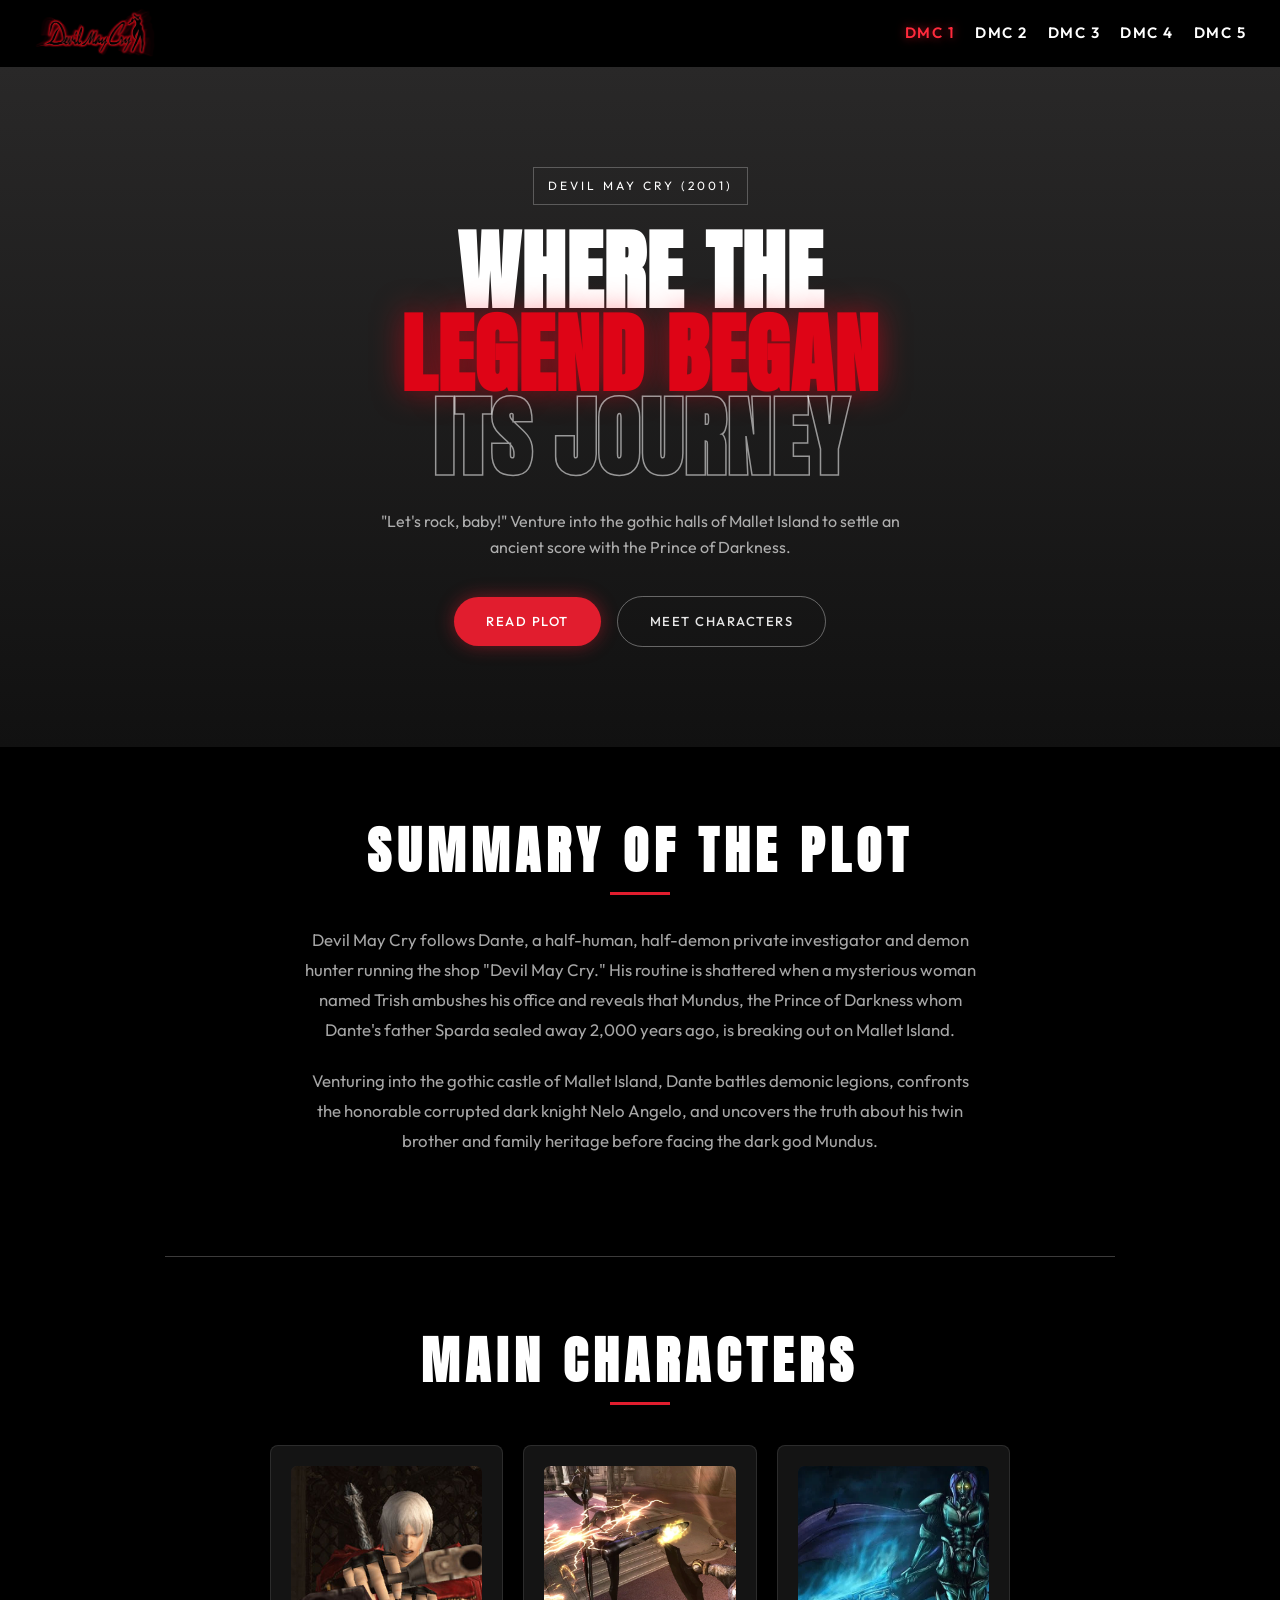
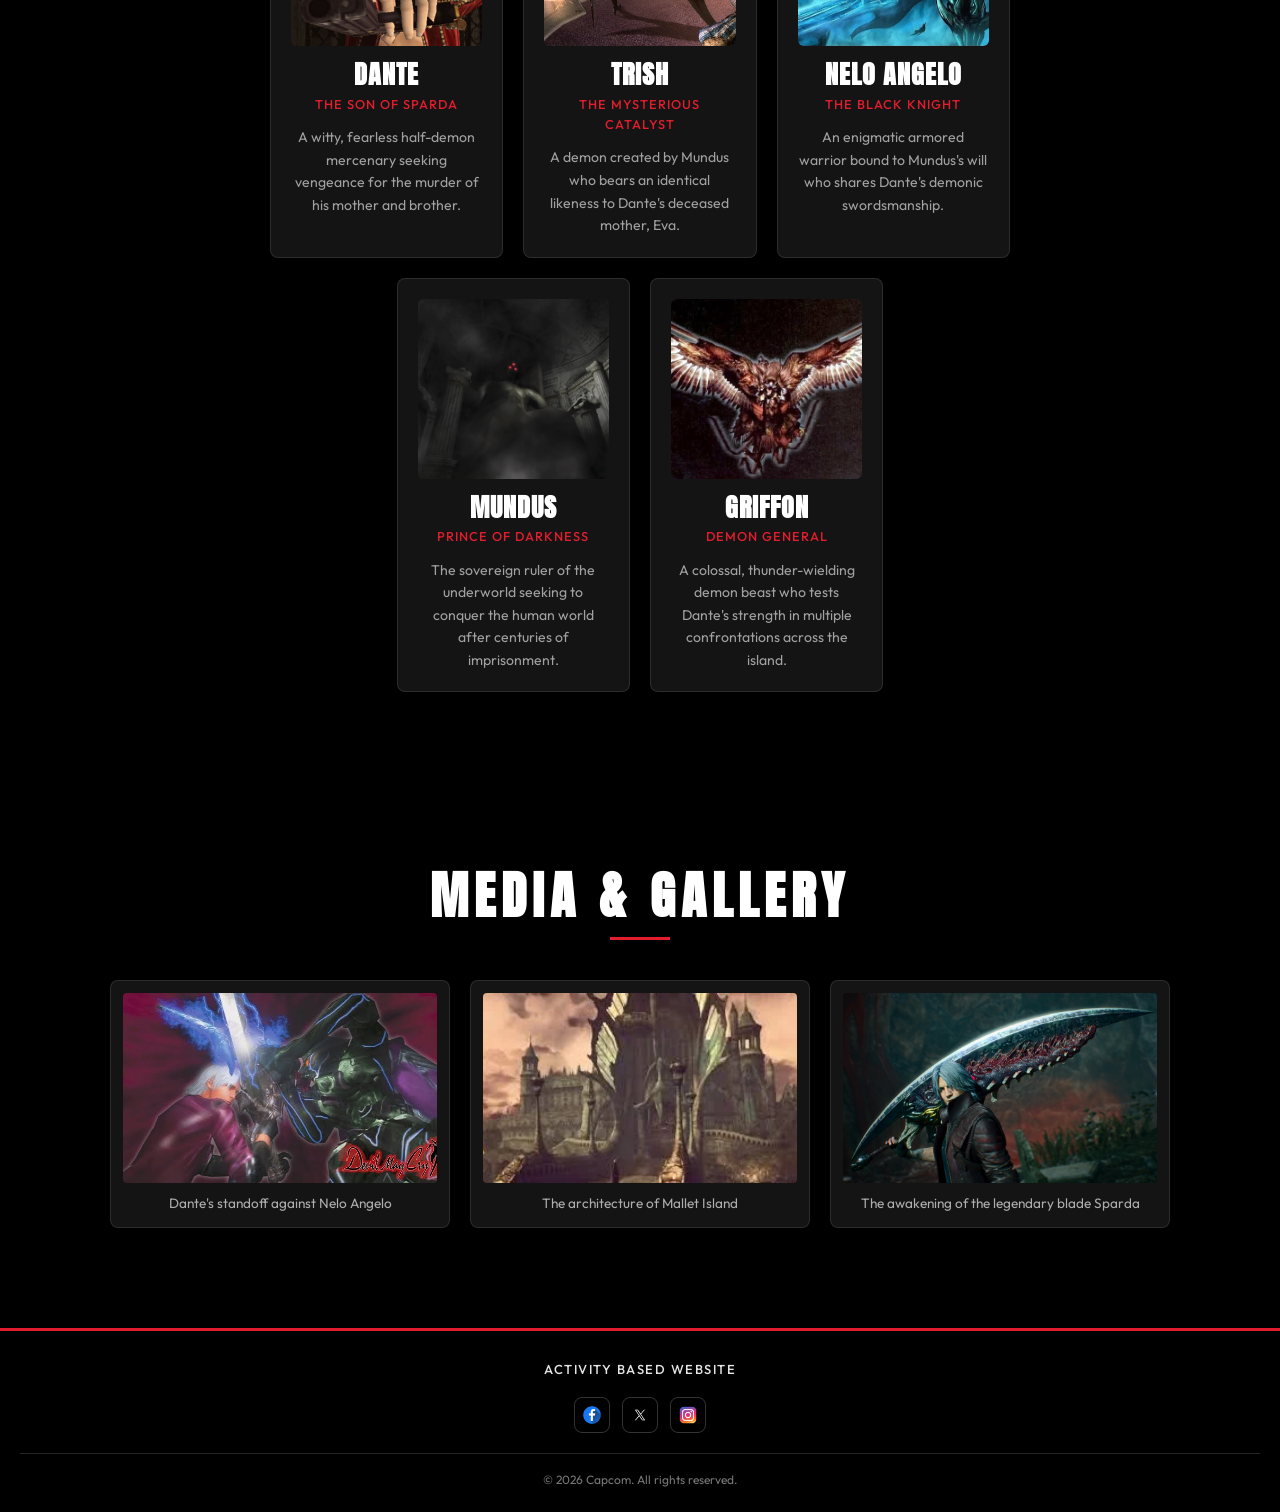
==== dmc1.html @ 2d33bb36 "Add integrated DMC 1 through 5 pages and unified styling" ====
<!DOCTYPE html>
<html lang="en">

<head>
  <meta charset="UTF-8" />
  <meta name="viewport" content="width=device-width, initial-scale=1.0" />
  <title>Devil May Cry 1</title>
  <link href="https://fonts.googleapis.com/css2?family=Anton&family=Outfit:wght@300;400;500;600;700;800&display=swap"
    rel="stylesheet" />
  <link rel="stylesheet" href="styledmc1.css" />
  <link rel="icon" type="image/png" href="images/DMC1/logo_dmc1.png" />
</head>

<body>

  <!-- 1. NAVIGATION BAR (Unified Group Structure) -->
  <div class="navbar">
    <div class="pill">
      <a href="Home.html" class="logo-link">
        <img src="images/DMC1/logo_dmc1.png" alt="Devil May Cry 1 Logo" />
      </a>
      <div class="nav-links">
        <a href="dmc1.html" class="nav-link active">DMC 1</a>
        <a href="dmc2.html" class="nav-link">DMC 2</a>
        <a href="dmc3.html" class="nav-link">DMC 3</a>
        <a href="dmc4.html" class="nav-link">DMC 4</a>
        <a href="dmc5.html" class="nav-link">DMC 5</a>
      </div>
    </div>
  </div>

  <main>
    <!-- 2. HERO SECTION -->
    <section class="hero" id="dmc1">
      <div class="kicker">Devil May Cry (2001)</div>

      <h1 class="hero-title">
        <span class="line">Where The</span>
        <span class="line red">Legend Began</span>
        <span class="line outline">Its Journey</span>
      </h1>

      <div class="tagline">
        <p>
          "Let's rock, baby!" Venture into the gothic halls of Mallet Island to settle an ancient score with the Prince
          of Darkness.
        </p>
      </div>

      <div class="hero-btns">
        <a href="#plot" class="btn btn-fill">Read Plot</a>
        <a href="#characters" class="btn btn-ghost">Meet Characters</a>
      </div>
    </section>

    <!-- 3. PLOT SUMMARY SECTION -->
    <section id="plot" class="section plot-section">
      <h2 class="section-title">Summary of the Plot</h2>
      <div class="section-content">
        <p>
          Devil May Cry follows Dante, a half-human, half-demon private investigator and demon hunter running the shop
          "Devil May Cry." His routine is shattered when a mysterious woman named Trish ambushes his office and reveals
          that Mundus, the Prince of Darkness whom Dante's father Sparda sealed away 2,000 years ago, is breaking out on
          Mallet Island.
        </p>
        <p>
          Venturing into the gothic castle of Mallet Island, Dante battles demonic legions, confronts the honorable
          corrupted dark knight Nelo Angelo, and uncovers the truth about his twin brother and family heritage before
          facing the dark god Mundus.
        </p>
      </div>
    </section>

    <hr class="section-divider" />

    <!-- 4. MAIN CHARACTERS SECTION (5 Required) -->
    <section id="characters" class="section character-section">
      <h2 class="section-title">Main Characters</h2>
      <div class="character-grid">

        <div class="character-card">
          <div class="card-img-wrapper">
            <img src="images/DMC1/dante_wielding.png" alt="Dante wielding Ebony and Ivory"
              class="responsive-img card-img" />
          </div>
          <h3>Dante</h3>
          <span class="char-role">The Son of Sparda</span>
          <p>
            A witty, fearless half-demon mercenary seeking vengeance for the murder of his mother and brother.
          </p>
        </div>

        <div class="character-card">
          <div class="card-img-wrapper">
            <img src="images/DMC1/Trish_fighting.png" alt="Trish holding lightning bolts"
              class="responsive-img card-img" />
          </div>
          <h3>Trish</h3>
          <span class="char-role">The Mysterious Catalyst</span>
          <p>
            A demon created by Mundus who bears an identical likeness to Dante's deceased mother, Eva.
          </p>
        </div>

        <div class="character-card">
          <div class="card-img-wrapper">
            <img src="images/DMC1/neloangelo_armor.png" alt="Nelo Angelo in heavy blue armor"
              class="responsive-img card-img" />
          </div>
          <h3>Nelo Angelo</h3>
          <span class="char-role">The Black Knight</span>
          <p>
            An enigmatic armored warrior bound to Mundus's will who shares Dante's demonic swordsmanship.
          </p>
        </div>

        <div class="character-card">
          <div class="card-img-wrapper">
            <img src="images/DMC1/emperomundus_throne.png" alt="Emperor Mundus seated on a throne"
              class="responsive-img card-img" />
          </div>
          <h3>Mundus</h3>
          <span class="char-role">Prince of Darkness</span>
          <p>
            The sovereign ruler of the underworld seeking to conquer the human world after centuries of imprisonment.
          </p>
        </div>

        <div class="character-card">
          <div class="card-img-wrapper">
            <img src="images/DMC1/Griffon_bird.png" alt="Griffon the giant demon bird"
              class="responsive-img card-img" />
          </div>
          <h3>Griffon</h3>
          <span class="char-role">Demon General</span>
          <p>
            A colossal, thunder-wielding demon beast who tests Dante's strength in multiple confrontations across the
            island.
          </p>
        </div>

      </div>
    </section>

    <!-- 5. MEDIA & GALLERY SECTION -->
    <section id="media" class="section media-section">
      <h2 class="section-title">Media &amp; Gallery</h2>
      <div class="media-grid">
        <div class="media-card">
          <div class="media-img-wrapper">
            <img src="images/DMC1/dante_nelo_fight.png" alt="Dante confronting Nelo Angelo"
              class="responsive-img media-img" />
          </div>
          <p class="media-caption">Dante's standoff against Nelo Angelo</p>
        </div>

        <div class="media-card">
          <div class="media-img-wrapper">
            <img src="images/DMC1/malletisland_exterior.png" alt="Mallet Island gothic castle exterior"
              class="responsive-img media-img" />
          </div>
          <p class="media-caption">The architecture of Mallet Island</p>
        </div>

        <div class="media-card">
          <div class="media-img-wrapper">
            <img src="images/DMC1/sparda_sword.png" alt="Sparda sword awakening" class="responsive-img media-img" />
          </div>
          <p class="media-caption">The awakening of the legendary blade Sparda</p>
        </div>
      </div>
    </section>
  </main>

  <!-- 6. FOOTER (Unified Group Structure) -->
  <div class="footer">
    <div class="footer-links">
      <a href="Home.html">Activity Based Website</a>
    </div>

    <div class="footer-social">
      <a href="https://www.facebook.com/devilmaycry" target="_blank" rel="noopener noreferrer">
        <img src="images/DMC1/facebook_logo.png" alt="Facebook icon" />
      </a>
      <a href="https://x.com/DevilMayCry?lang=en" target="_blank" rel="noopener noreferrer">
        <img src="images/DMC1/twitter_logo.png" alt="Twitter icon" />
      </a>
      <a href="https://www.instagram.com/devilmaycrygame/" target="_blank" rel="noopener noreferrer">
        <img src="images/DMC1/instagram_logo.png" alt="Instagram icon" />
      </a>
    </div>

    <div class="footer-content">
      <p>© 2026 Capcom. All rights reserved.</p>
    </div>
  </div>

</body>

</html>
---- styledmc1.css ----
* {
  box-sizing: border-box;
  margin: 0;
  padding: 0;
}

html {
  scroll-behavior: smooth;
}

body {
  background-color: #000;
  color: #e5e5e5;
  font-family: 'Outfit', sans-serif;
  font-weight: 400;
  line-height: 1.6;
}

/* Global Responsive Images */
img,
.responsive-img {
  max-width: 100%;
  height: auto;
  display: block;
}

/* Navigation Bar */
.navbar {
  width: 100%;
  background: #000000;
  position: sticky;
  top: 0;
  left: 0;
  z-index: 1000;
}

.pill {
  display: flex;
  align-items: center;
  justify-content: space-between;
  gap: 26px;
  /* spacing between logo and links */
  padding: 6px 24px 6px 10px;
  /* extra padding on right since logo has its own */
  background: black;
  width: 100%;
}

.logo-link img {
  width: 130px;
  display: block;
  position: relative;
  left: 20px;
}

.logo-circle {
  width: 40px;
  height: 40px;
  background: #000;
  border-radius: 50%;
  display: flex;
  align-items: center;
  justify-content: center;
}

.logo-circle img {
  width: 20px;
  height: 20px;
}

.nav-links {
  display: flex;
  align-items: center;
}

.nav-link {
  text-decoration: none;
  font-family: 'Outfit', sans-serif;
  font-size: 13px;
  font-weight: 500;
  letter-spacing: 1.5px;
  text-transform: uppercase;
  color: #e5e5e5;
  padding: 10px;
  line-height: 1.5;
  transition: all 0.3s cubic-bezier(0.25, 0.46, 0.45, 0.94);
}

.nav-link:hover,
.nav-link.active {
  color: #ff2a3c;
  text-shadow: 0 0 10px rgba(225, 29, 46, 0.7);
}

.pill a {
  text-decoration: none;
  color: white;
  font-weight: 600;
  font-size: 15px;
}

/* Hero Section */
.hero {
  padding: 100px 20px;
  color: #fff;
  background: linear-gradient(to bottom, #292828 0%, #111 100%);
  text-align: center;
  display: flex;
  flex-direction: column;
  align-items: center;
  justify-content: center;
}

.kicker {
  display: inline-block;
  font-family: 'Outfit', sans-serif;
  font-size: 12px;
  letter-spacing: 3px;
  text-transform: uppercase;
  padding: 8px 14px;
  border: 1px solid rgba(255, 255, 255, 0.25);
  margin-bottom: 24px;
}

.hero-title {
  font-family: 'Anton', sans-serif;
  font-size: clamp(52px, 6.9vw, 110px);
  line-height: 0.95;
  text-transform: uppercase;
  letter-spacing: 1px;
  margin: 0 0 28px;
  text-align: center;
  width: 100%;
}

.hero-title .line {
  display: block;
  text-align: center;
}

.red {
  color: #de0416;
  text-shadow: 0 0 30px rgba(255, 3, 24, 0.5);
}

.outline {
  color: transparent;
  -webkit-text-stroke: 1.5px rgba(255, 255, 255, 0.55);
}

.tagline {
  max-width: 520px;
  font-family: 'Outfit', sans-serif;
  font-size: 16px;
  line-height: 26px;
  color: rgba(255, 255, 255, 0.65);
  margin: 0 auto 36px auto;
  text-align: center;
}

.hero-btns {
  display: flex;
  justify-content: center;
  align-items: center;
  gap: 16px;
}

.btn {
  font-family: 'Outfit', sans-serif;
  font-size: 13px;
  font-weight: 500;
  letter-spacing: 1.5px;
  text-transform: uppercase;
  text-decoration: none;
  padding: 14px 32px;
  border-radius: 9999px;
  transition: all 0.3s cubic-bezier(0.25, 0.46, 0.45, 0.94);
  display: inline-block;
}

.btn-fill {
  background: #e11d2e;
  color: #fff;
  box-shadow: 0 0 18px rgba(225, 29, 46, 0.45);
}

.btn-fill:hover {
  box-shadow: 0 0 30px rgba(225, 29, 46, 0.75);
  transform: translateY(-2px);
}

.btn-ghost {
  border: 1px solid rgba(255, 255, 255, 0.35);
  color: #e5e5e5;
}

.btn-ghost:hover {
  border-color: #ff2a3c;
  color: #ff2a3c;
}

/* Sections General */
.section {
  padding: 80px 20px;
  max-width: 1100px;
  margin: 0 auto;
}

.section-title {
  font-family: 'Anton', sans-serif;
  font-size: 3.2rem;
  line-height: 0.95;
  text-transform: uppercase;
  letter-spacing: 6px;
  text-align: center;
  margin-bottom: 30px;
  color: #fff;
}

.section-title::after {
  content: "";
  display: block;
  width: 60px;
  height: 3px;
  background-color: #e11d2e;
  margin: 16px auto 0;
}

/* Plot Section */
.plot-section {
  background: #000;
  max-width: 100%;
  padding: 80px 10%;
}

.section-divider {
  width: 950px;
  max-width: calc(100% - 40px);
  height: 1px;
  margin: 0 auto;
  border: 0;
  background: rgba(240, 233, 233, 0.25);
}

.section-content {
  max-width: 680px;
  margin: 0 auto;
  font-family: 'Outfit', sans-serif;
  font-size: 1.05rem;
  line-height: 1.8;
  color: rgba(255, 255, 255, 0.65);
  text-align: center;
}

.section-content p {
  margin-bottom: 20px;
}

/* Character Section (6-Column Grid Layout) */
.character-section {
  max-width: 100%;
  background: #000;
}

.character-grid {
  display: grid;
  grid-template-columns: repeat(6, 1fr);
  gap: 20px;
  max-width: 780px;
  margin: 40px auto 0;
  padding: 0 20px 20px;
}

.character-card {
  grid-column: span 2;
  background: #141414;
  border: 1px solid rgba(255, 255, 255, 0.1);
  border-radius: 8px;
  padding: 20px;
  text-align: center;
  transition: transform 0.3s ease, border-color 0.3s ease;
}

.character-card:hover {
  transform: translateY(-5px);
  border-color: #e11d2e;
}

/* Centers card 4 and 5 beneath the first 3 */
.character-card:nth-child(4) {
  grid-column: 2 / span 2;
}

.character-card:nth-child(5) {
  grid-column: 4 / span 2;
}

.card-img-wrapper {
  width: 100%;
  height: 180px;
  border-radius: 6px;
  overflow: hidden;
  margin-bottom: 16px;
  background: #222;
}

.card-img {
  width: 100%;
  height: 100%;
  object-fit: cover;
  object-position: center top;
}

.character-card h3 {
  font-family: 'Anton', sans-serif;
  font-size: 1.6rem;
  line-height: 1;
  text-transform: uppercase;
  letter-spacing: 1px;
  color: #fff;
  margin-bottom: 6px;
}

.char-role {
  display: block;
  font-family: 'Outfit', sans-serif;
  font-size: 0.8rem;
  font-weight: 500;
  color: #e11d2e;
  text-transform: uppercase;
  letter-spacing: 1px;
  margin-bottom: 12px;
}

.character-card p {
  font-family: 'Outfit', sans-serif;
  font-size: 0.88rem;
  color: rgba(255, 255, 255, 0.6);
  line-height: 1.6;
}

/* Media Section */
.media-section {
  max-width: 100%;
  background: #000;
}

.media-grid {
  display: grid;
  grid-template-columns: repeat(auto-fit, minmax(280px, 1fr));
  gap: 20px;
  max-width: 1100px;
  margin: 40px auto 0;
  padding: 0 20px 20px;
}

.media-card {
  background: #141414;
  border: 1px solid rgba(255, 255, 255, 0.1);
  border-radius: 8px;
  overflow: hidden;
  padding: 12px;
}

.media-img-wrapper {
  width: 100%;
  height: 190px;
  border-radius: 4px;
  overflow: hidden;
  background: #222;
}

.media-img {
  width: 100%;
  height: 100%;
  object-fit: cover;
  object-position: center;
  transition: transform 0.3s ease;
}

.media-card:hover .media-img {
  transform: scale(1.04);
}

.media-caption {
  font-family: 'Outfit', sans-serif;
  font-size: 0.85rem;
  color: rgba(255, 255, 255, 0.65);
  margin-top: 10px;
  text-align: center;
}

/* Footer Section */
.footer {
  background: #000;
  border-top: 3px solid #e11d2e;
  color: #e5e5e5;
  text-align: center;
  padding: 28px 20px 20px;
  position: relative;
  bottom: 0;
  left: 0;
  width: 100%;
  z-index: 100;
}

.footer-links {
  display: flex;
  justify-content: center;
  flex-wrap: wrap;
  gap: 20px;
}

.footer-links a {
  font-family: 'Outfit', sans-serif;
  font-size: 13px;
  font-weight: 500;
  letter-spacing: 1.5px;
  text-transform: uppercase;
  color: #e5e5e5;
  text-decoration: none;
  transition: all 0.3s cubic-bezier(0.25, 0.46, 0.45, 0.94);
}

.footer-links a:hover {
  color: #ff2a3c;
  text-shadow: 0 0 10px rgba(225, 29, 46, 0.7);
}

.footer-social {
  display: flex;
  justify-content: center;
  gap: 12px;
  margin-top: 18px;
}

.footer-social a {
  width: 36px;
  height: 36px;
  border: 1px solid rgba(255, 255, 255, 0.2);
  border-radius: 8px;
  display: flex;
  align-items: center;
  justify-content: center;
  transition: all 0.25s ease;
}

.footer-social img {
  width: 18px;
  height: 18px;
  object-fit: contain;
  display: block;
}

.footer-social a:hover {
  border-color: #e11d2e;
  transform: translateY(-2px);
}

.footer-content {
  margin-top: 20px;
  padding-top: 14px;
  border-top: 1px solid rgba(255, 255, 255, 0.15);
  font-family: 'Outfit', sans-serif;
  font-size: 12px;
  color: #777;
}

.footer-content p {
  margin: 2px 0;
}

/* Responsive Adjustments */
@media (max-width: 600px) {
  .pill {
    flex-direction: column;
    padding: 12px 10px;
    gap: 12px;
  }

  .logo-link img {
    left: 0;
  }

  .nav-links {
    flex-wrap: wrap;
    justify-content: center;
  }

  .character-grid {
    grid-template-columns: repeat(2, minmax(0, 1fr));
  }

  .character-card,
  .character-card:nth-child(4),
  .character-card:nth-child(5) {
    grid-column: span 1;
  }
}
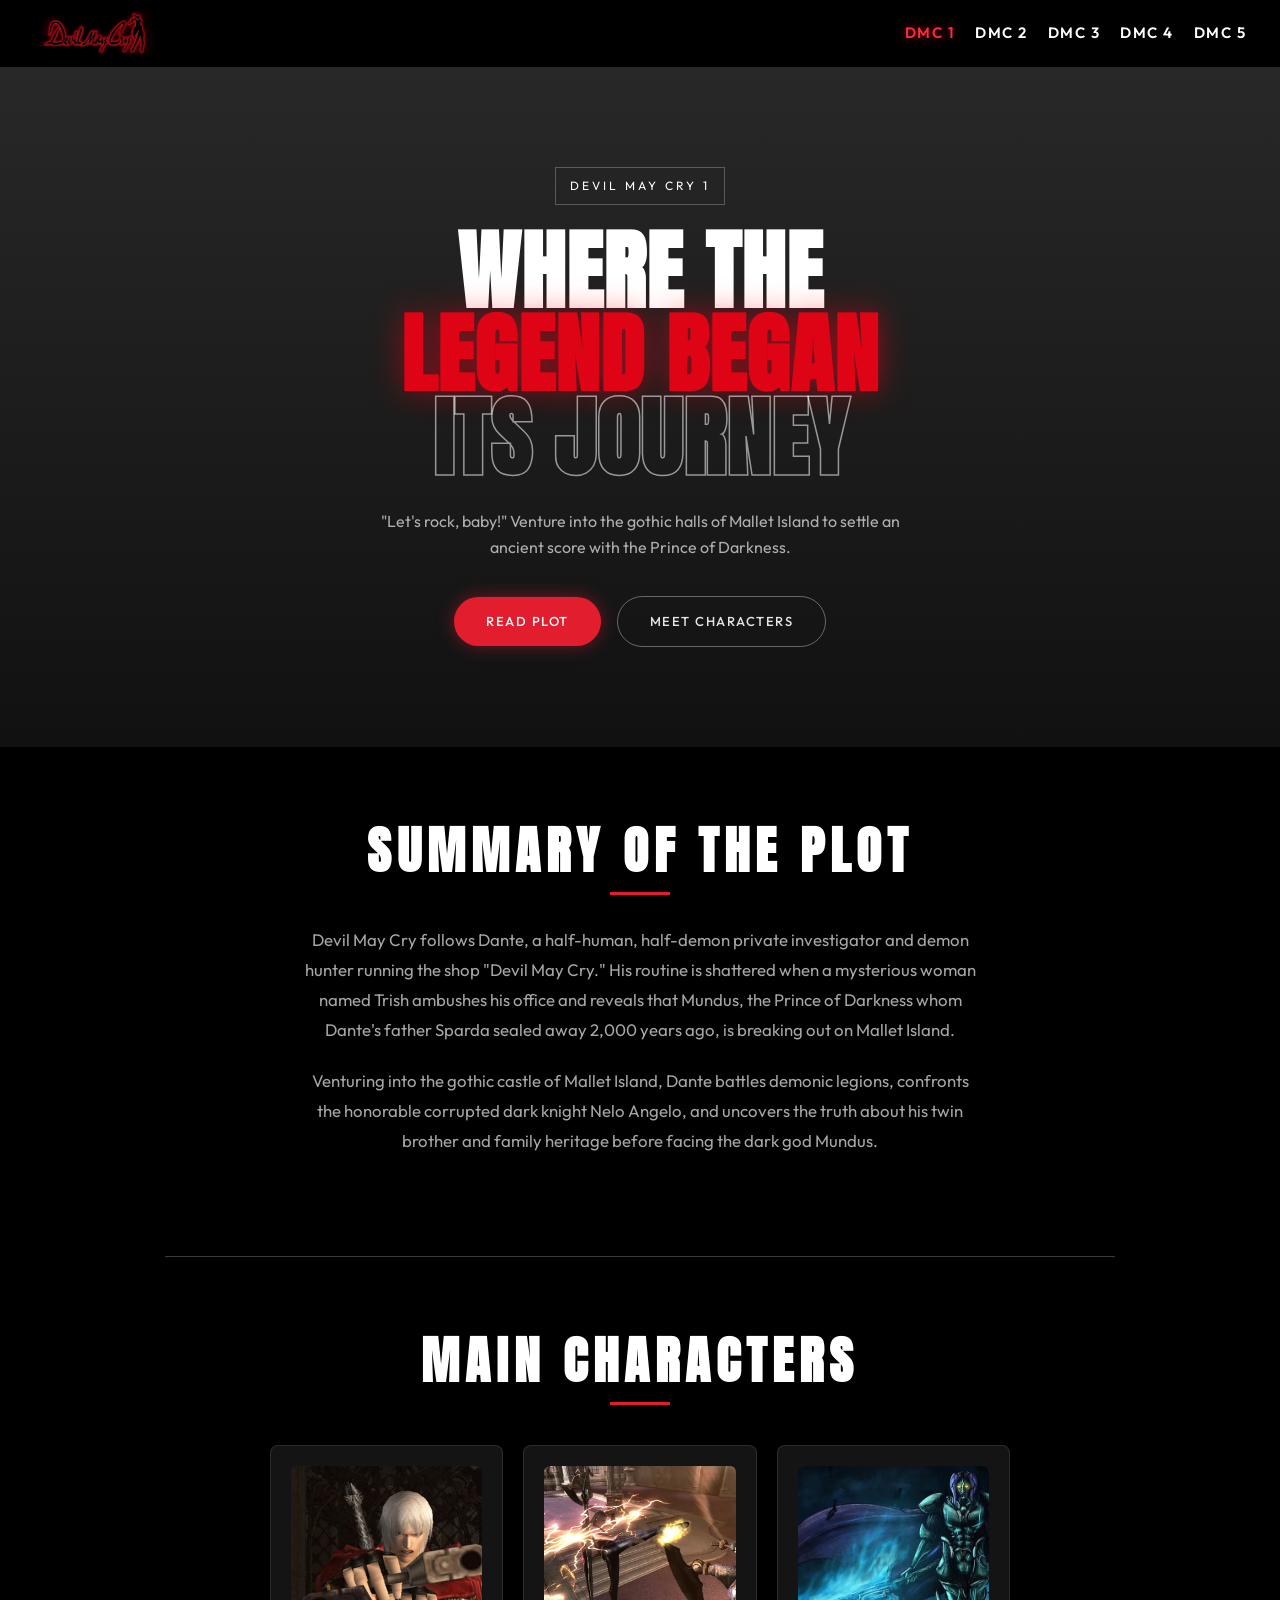
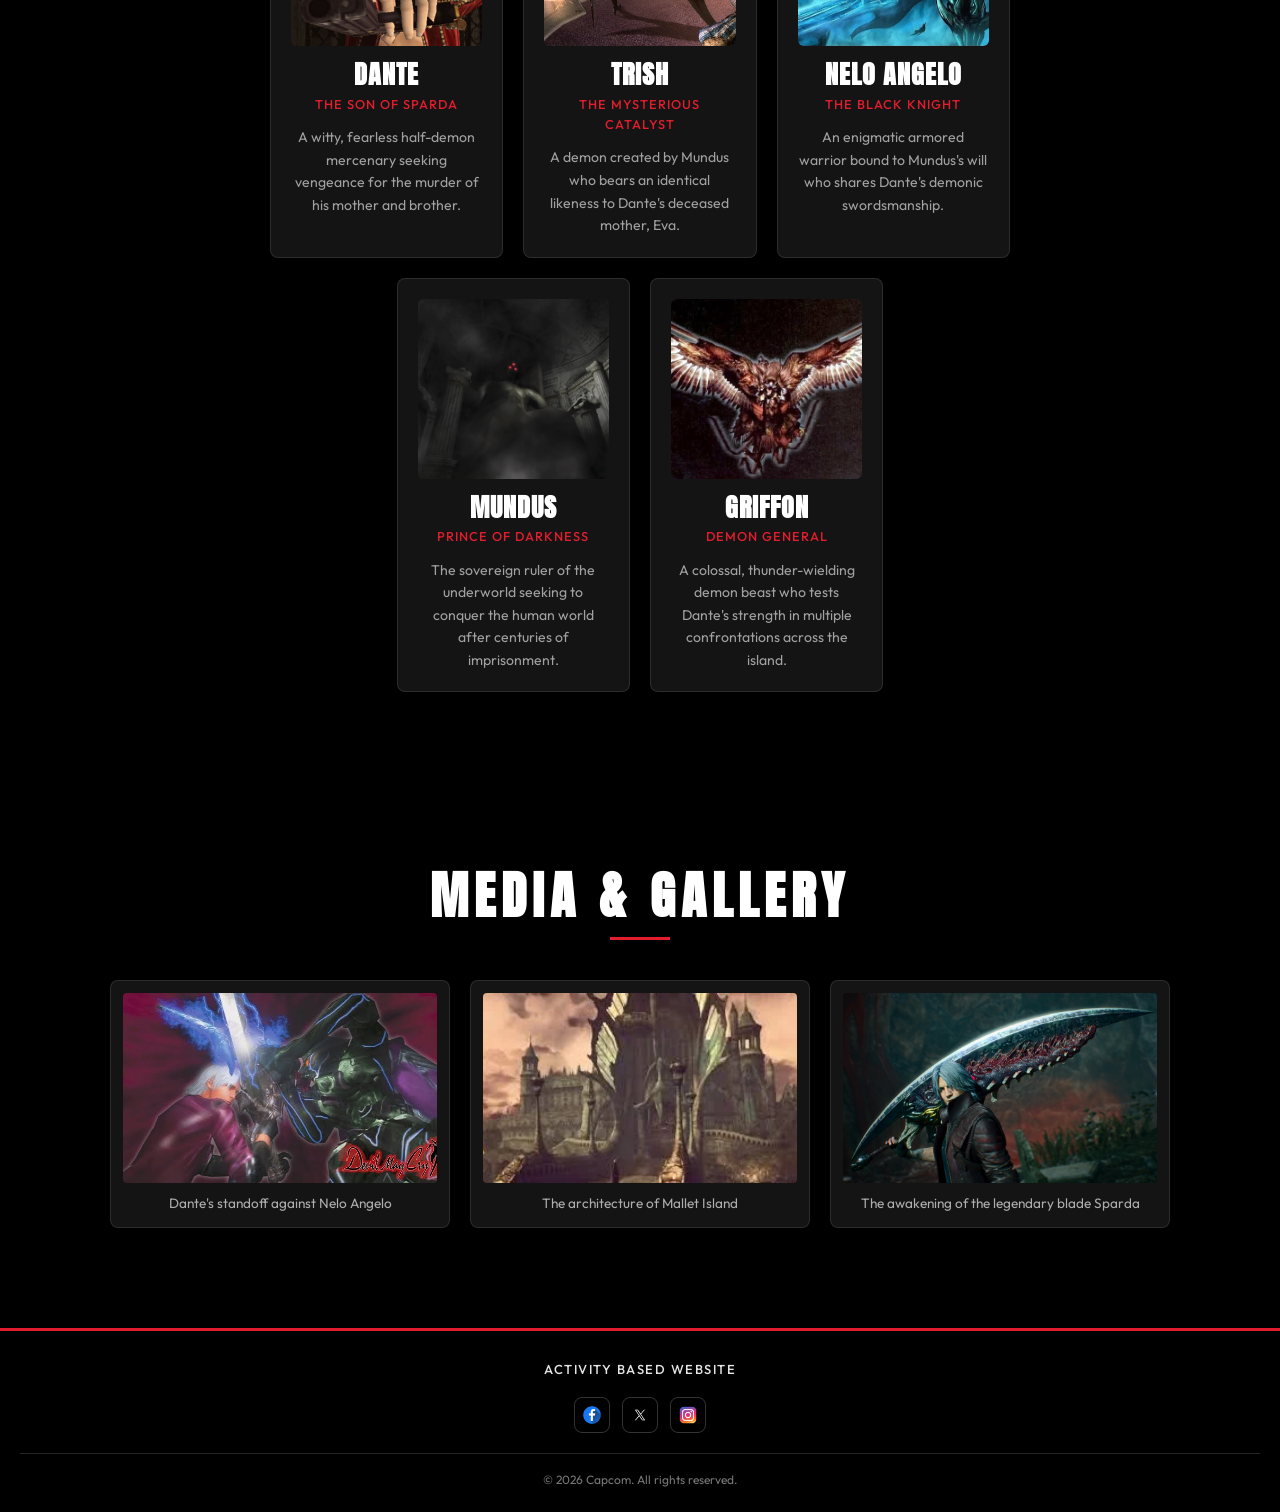
==== commit a946d996: "Added Khen's and modified something ;)" ====
--- a/dmc1.html
+++ b/dmc1.html
@@ -32,7 +32,7 @@
   <main>
     <!-- 2. HERO SECTION -->
     <section class="hero" id="dmc1">
-      <div class="kicker">Devil May Cry (2001)</div>
+      <div class="kicker">Devil May Cry 1</div>
 
       <h1 class="hero-title">
         <span class="line">Where The</span>
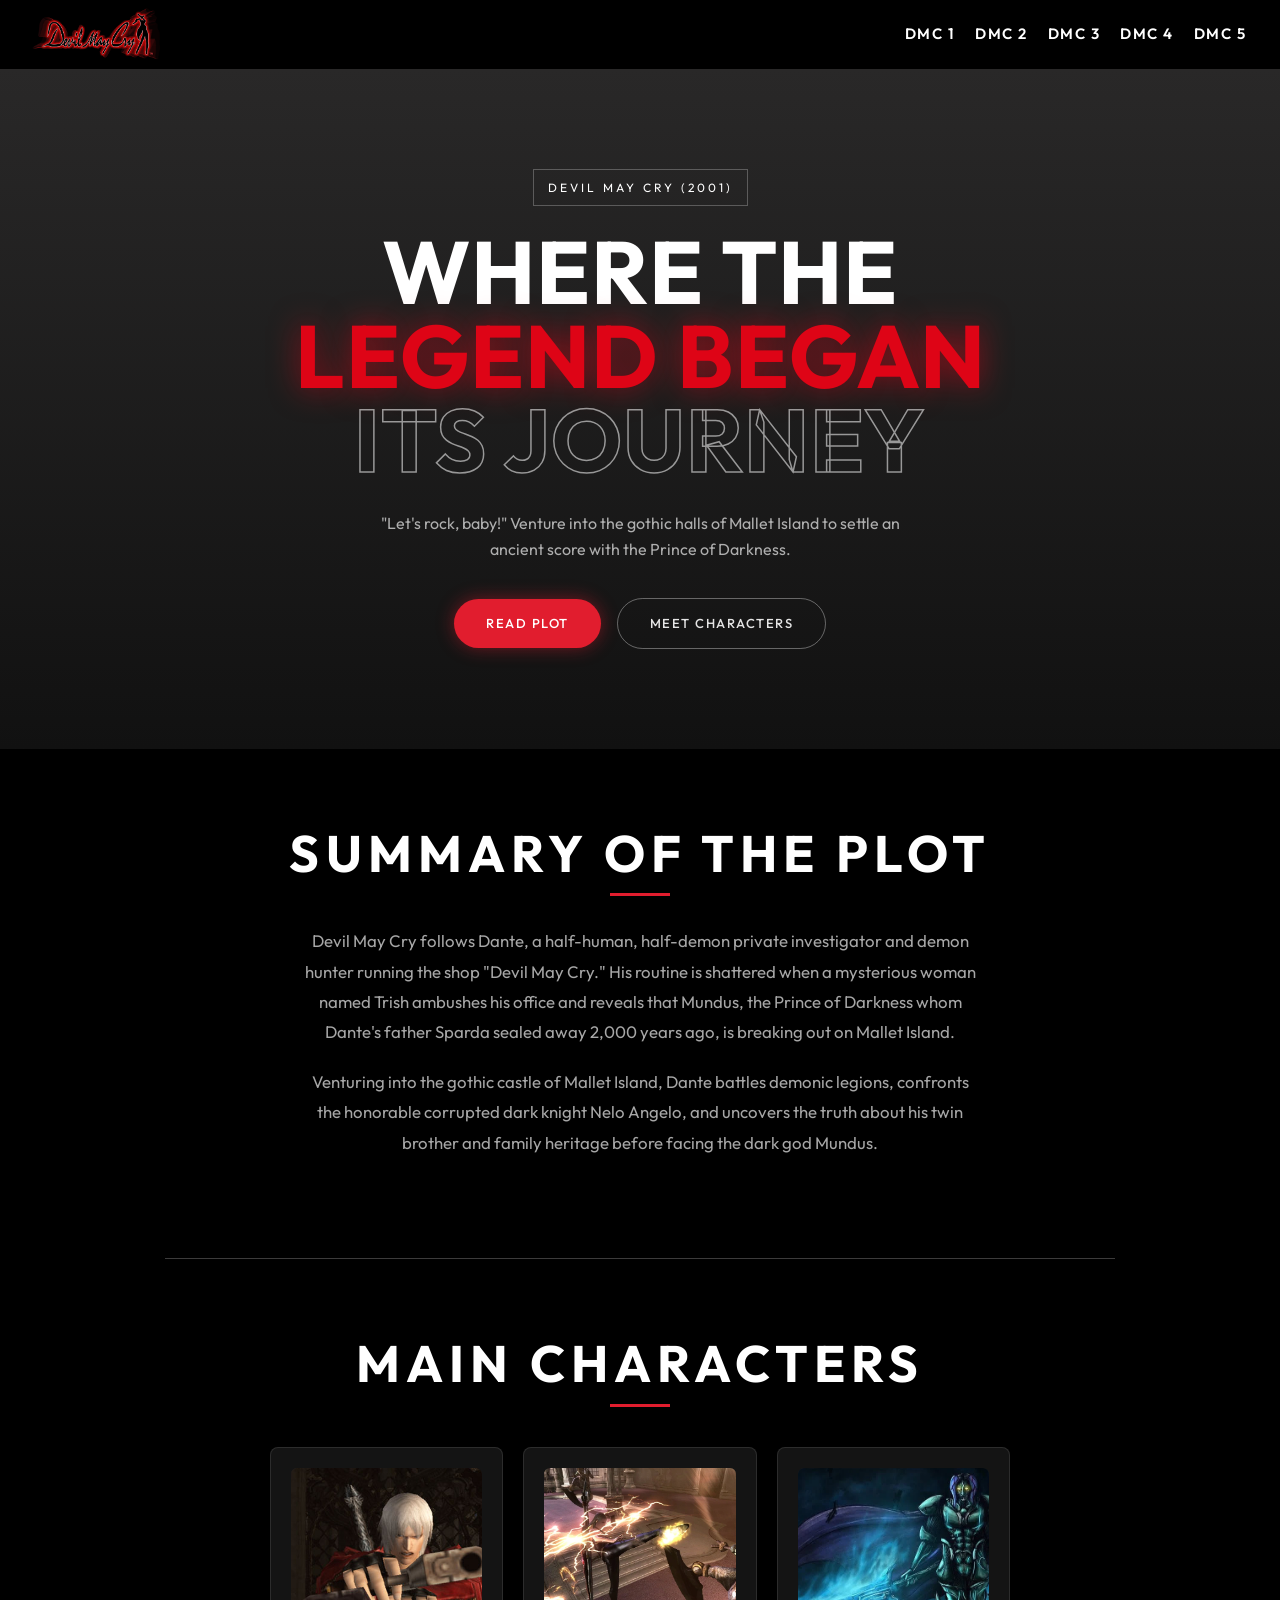
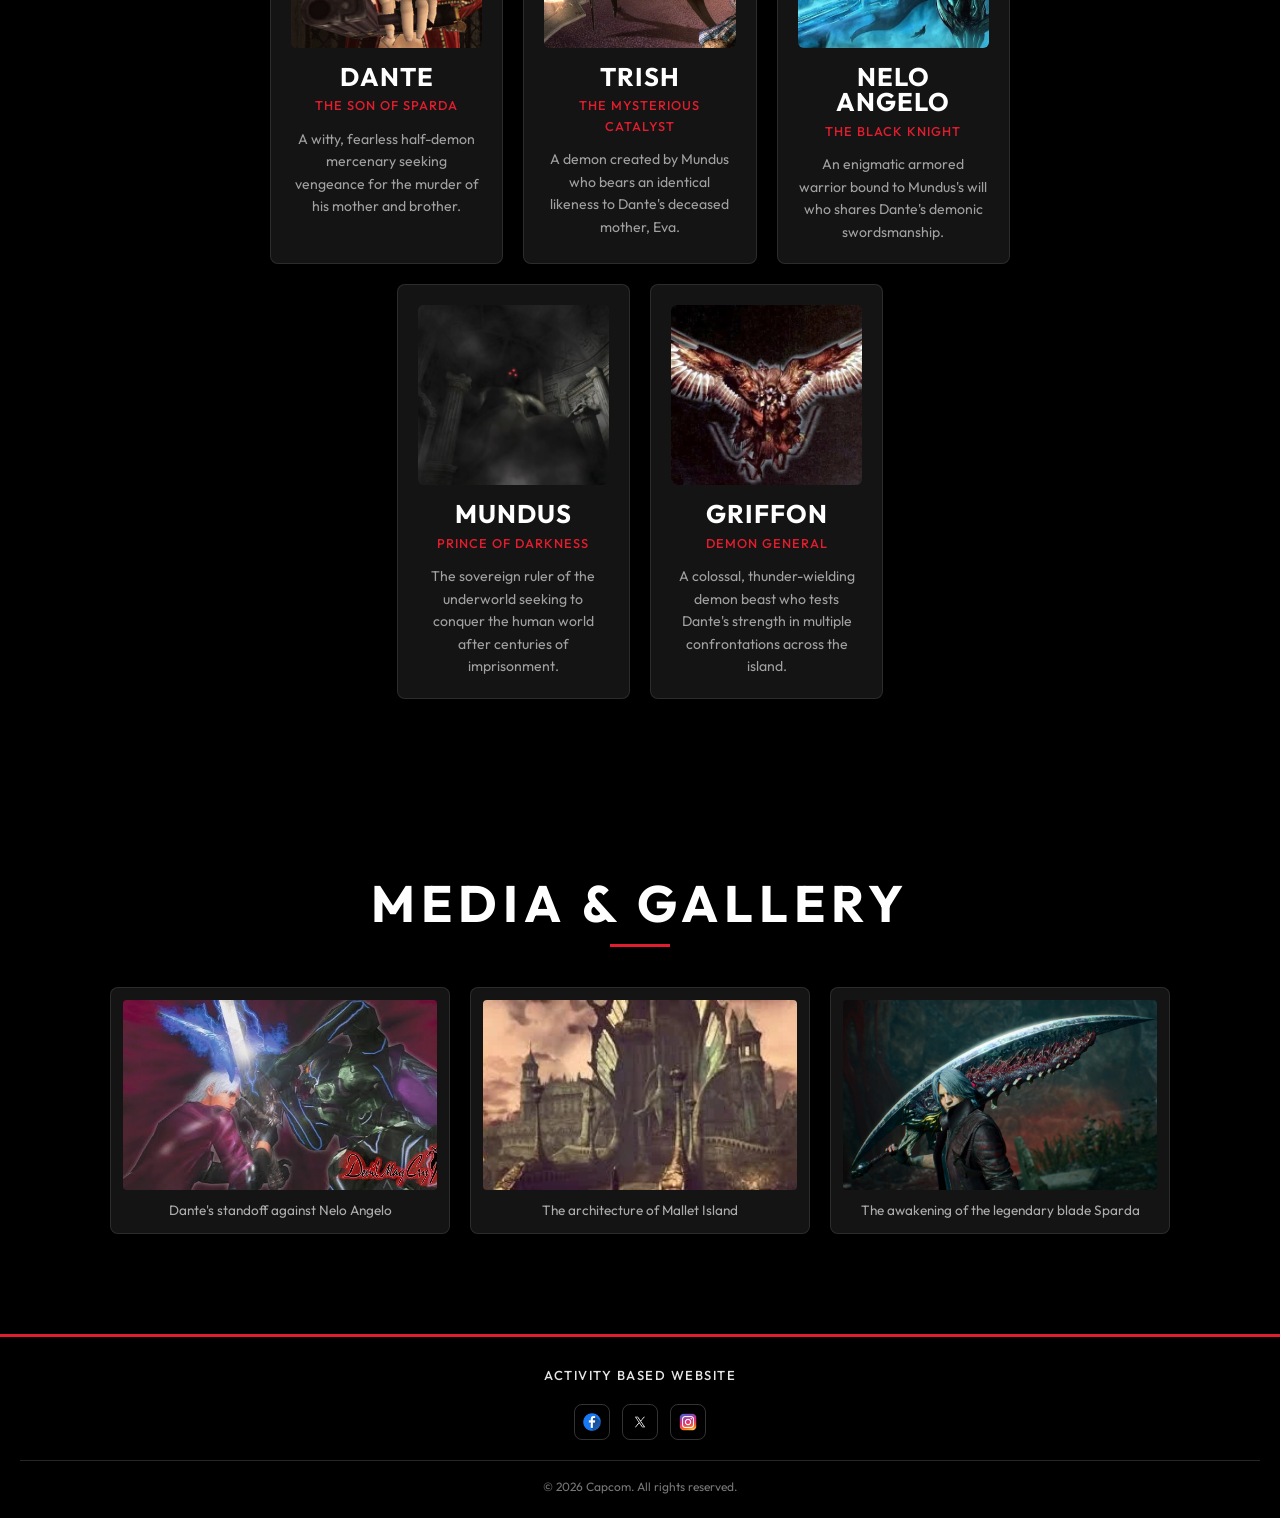
==== commit 7a833e23: "Updated to Final Structure" ====
--- a/dmc1.html
+++ b/dmc1.html
@@ -5,10 +5,10 @@
   <meta charset="UTF-8" />
   <meta name="viewport" content="width=device-width, initial-scale=1.0" />
   <title>Devil May Cry 1</title>
-  <link href="https://fonts.googleapis.com/css2?family=Anton&family=Outfit:wght@300;400;500;600;700;800&display=swap"
+  <link href="https://fonts.googleapis.com/css2?family=Outfit:wght@300;400;500;600;700;800&display=swap"
     rel="stylesheet" />
   <link rel="stylesheet" href="styledmc1.css" />
-  <link rel="icon" type="image/png" href="images/DMC1/logo_dmc1.png" />
+  <link rel="icon" type="image/png" href="images/Homepage/Logo Patch.png" />
 </head>
 
 <body>
@@ -17,7 +17,7 @@
   <div class="navbar">
     <div class="pill">
       <a href="Home.html" class="logo-link">
-        <img src="images/DMC1/logo_dmc1.png" alt="Devil May Cry 1 Logo" />
+        <img src="images/Homepage/navlogo.png" alt="Devil May Cry Logo" />
       </a>
       <div class="nav-links">
         <a href="dmc1.html" class="nav-link active">DMC 1</a>
@@ -32,7 +32,7 @@
   <main>
     <!-- 2. HERO SECTION -->
     <section class="hero" id="dmc1">
-      <div class="kicker">Devil May Cry 1</div>
+      <div class="kicker">Devil May Cry (2001)</div>
 
       <h1 class="hero-title">
         <span class="line">Where The</span>
--- a/styledmc1.css
+++ b/styledmc1.css
@@ -86,8 +86,7 @@
   transition: all 0.3s cubic-bezier(0.25, 0.46, 0.45, 0.94);
 }
 
-.nav-link:hover,
-.nav-link.active {
+.nav-link:hover {
   color: #ff2a3c;
   text-shadow: 0 0 10px rgba(225, 29, 46, 0.7);
 }
@@ -123,7 +122,7 @@
 }
 
 .hero-title {
-  font-family: 'Anton', sans-serif;
+  font-family: 'Outfit', sans-serif;
   font-size: clamp(52px, 6.9vw, 110px);
   line-height: 0.95;
   text-transform: uppercase;
@@ -207,7 +206,7 @@
 }
 
 .section-title {
-  font-family: 'Anton', sans-serif;
+  font-family: 'Outfit', sans-serif;
   font-size: 3.2rem;
   line-height: 0.95;
   text-transform: uppercase;
@@ -312,7 +311,7 @@
 }
 
 .character-card h3 {
-  font-family: 'Anton', sans-serif;
+  font-family: 'Outfit', sans-serif;
   font-size: 1.6rem;
   line-height: 1;
   text-transform: uppercase;
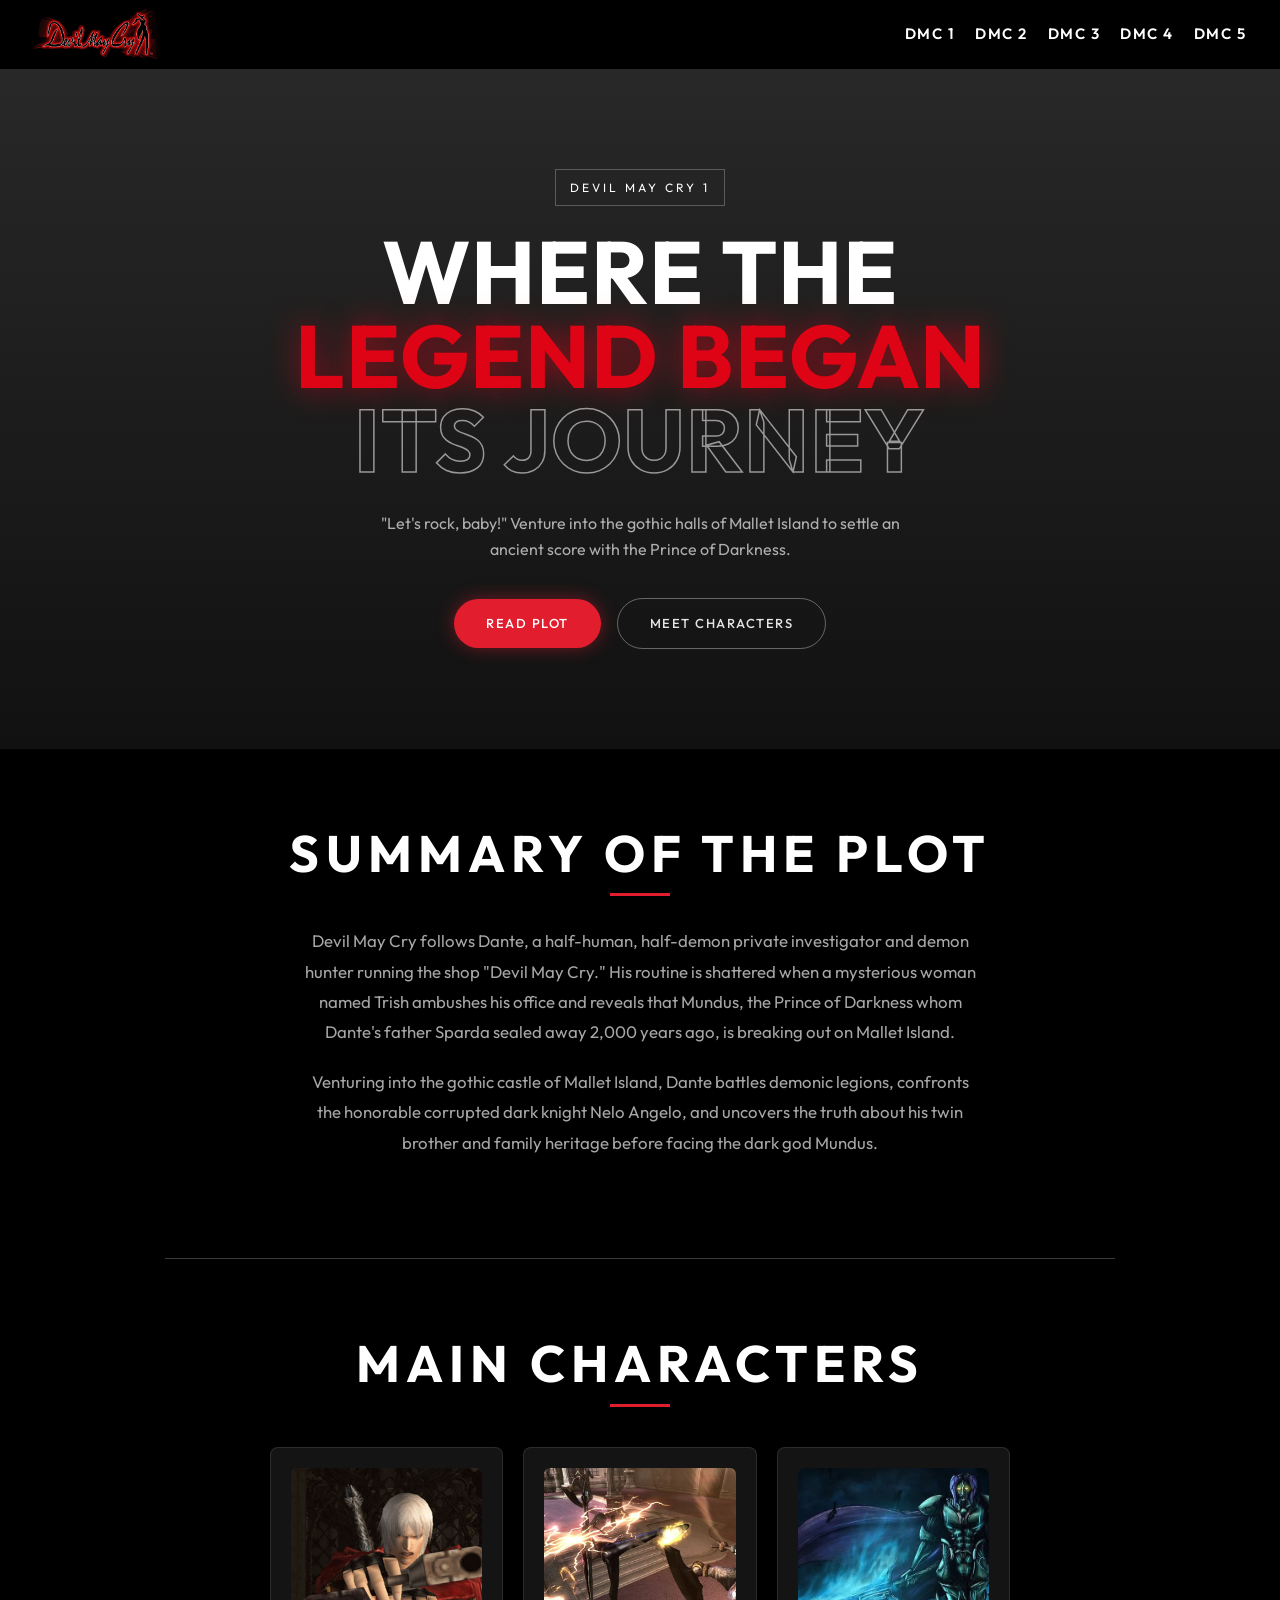
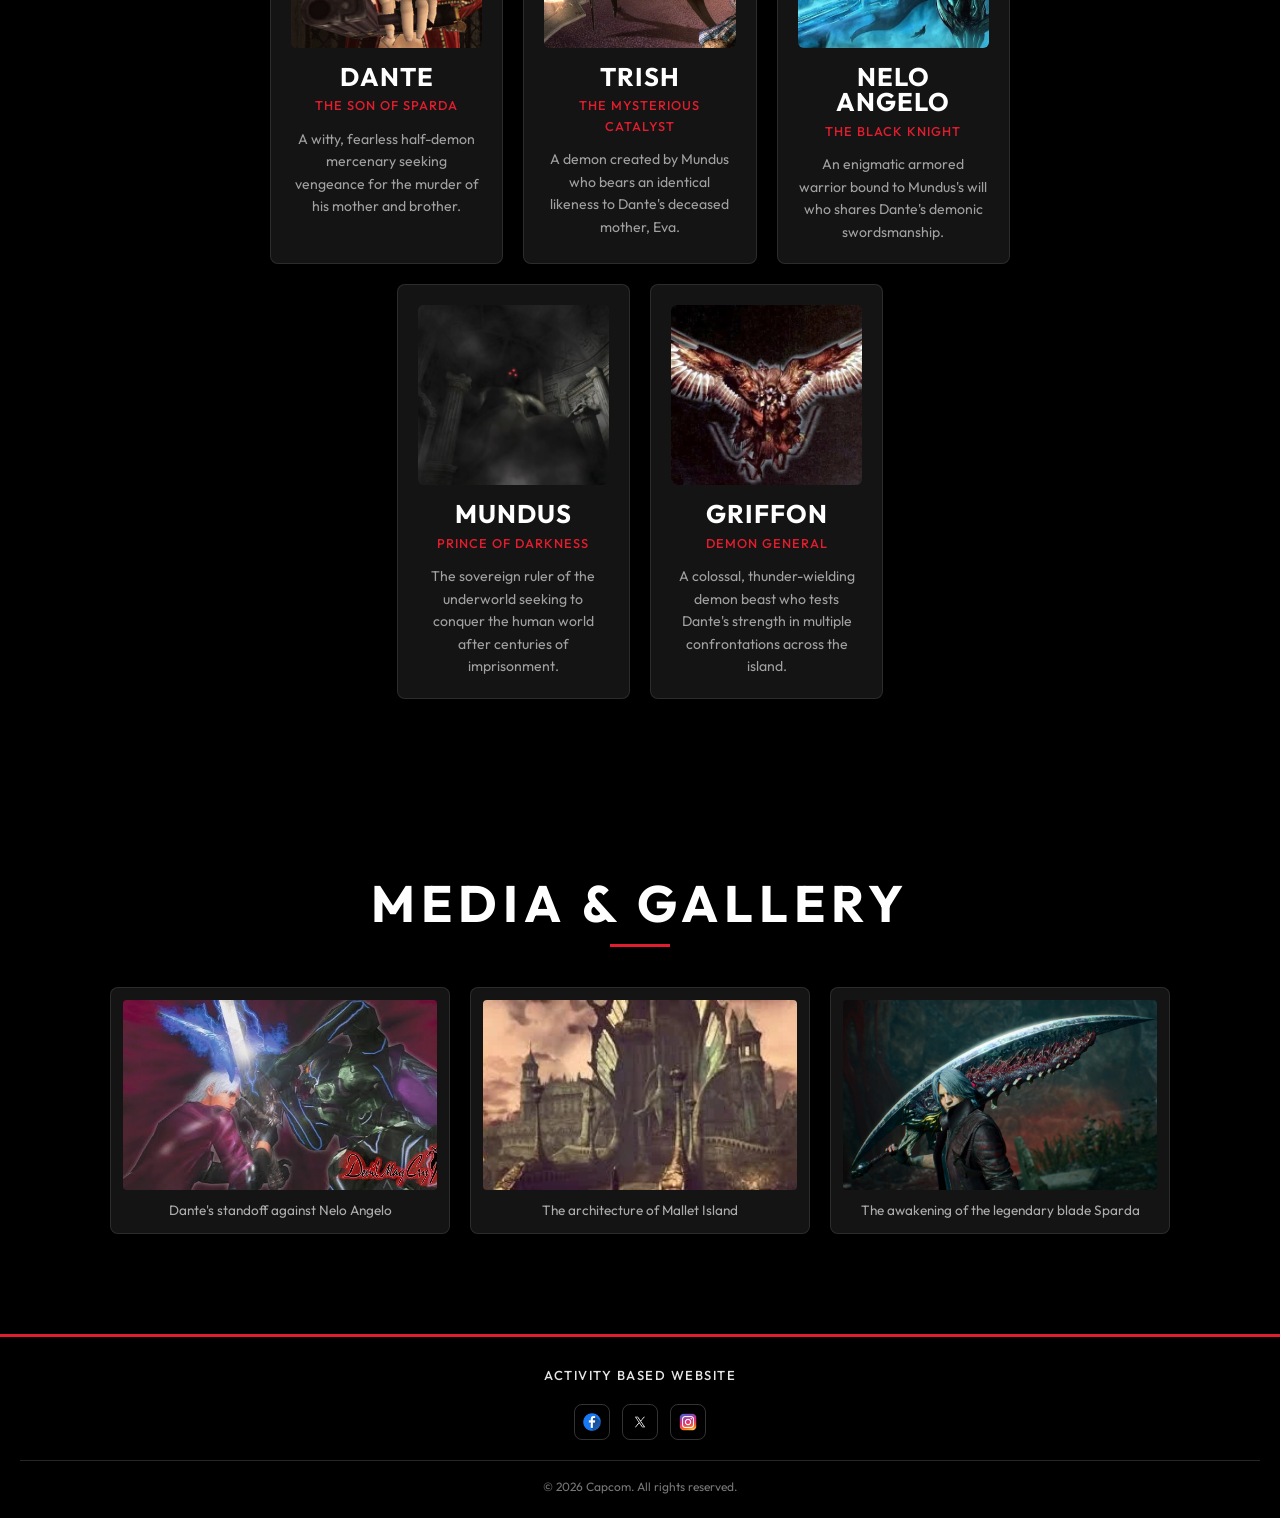
==== commit dac837b3: "Updated to Final" ====
--- a/dmc1.html
+++ b/dmc1.html
@@ -32,7 +32,7 @@
   <main>
     <!-- 2. HERO SECTION -->
     <section class="hero" id="dmc1">
-      <div class="kicker">Devil May Cry (2001)</div>
+      <div class="kicker">Devil May Cry 1</div>
 
       <h1 class="hero-title">
         <span class="line">Where The</span>
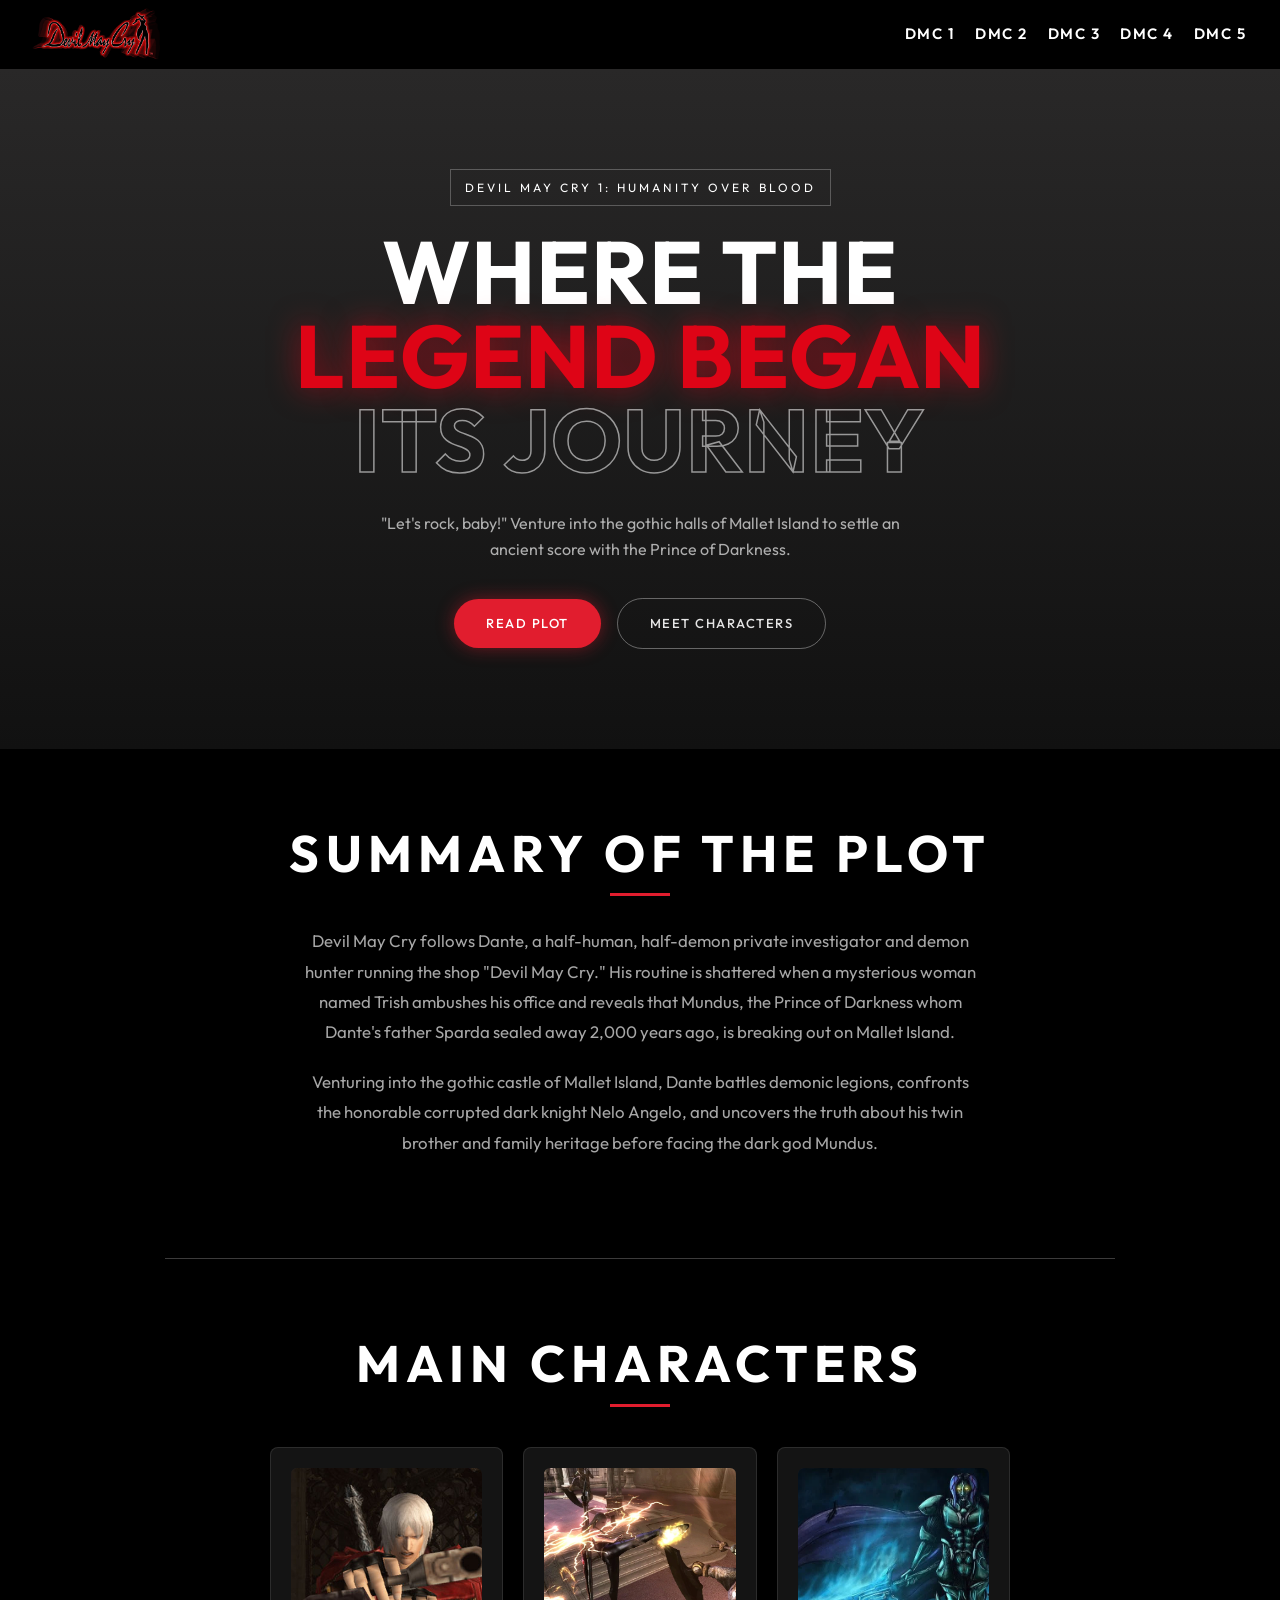
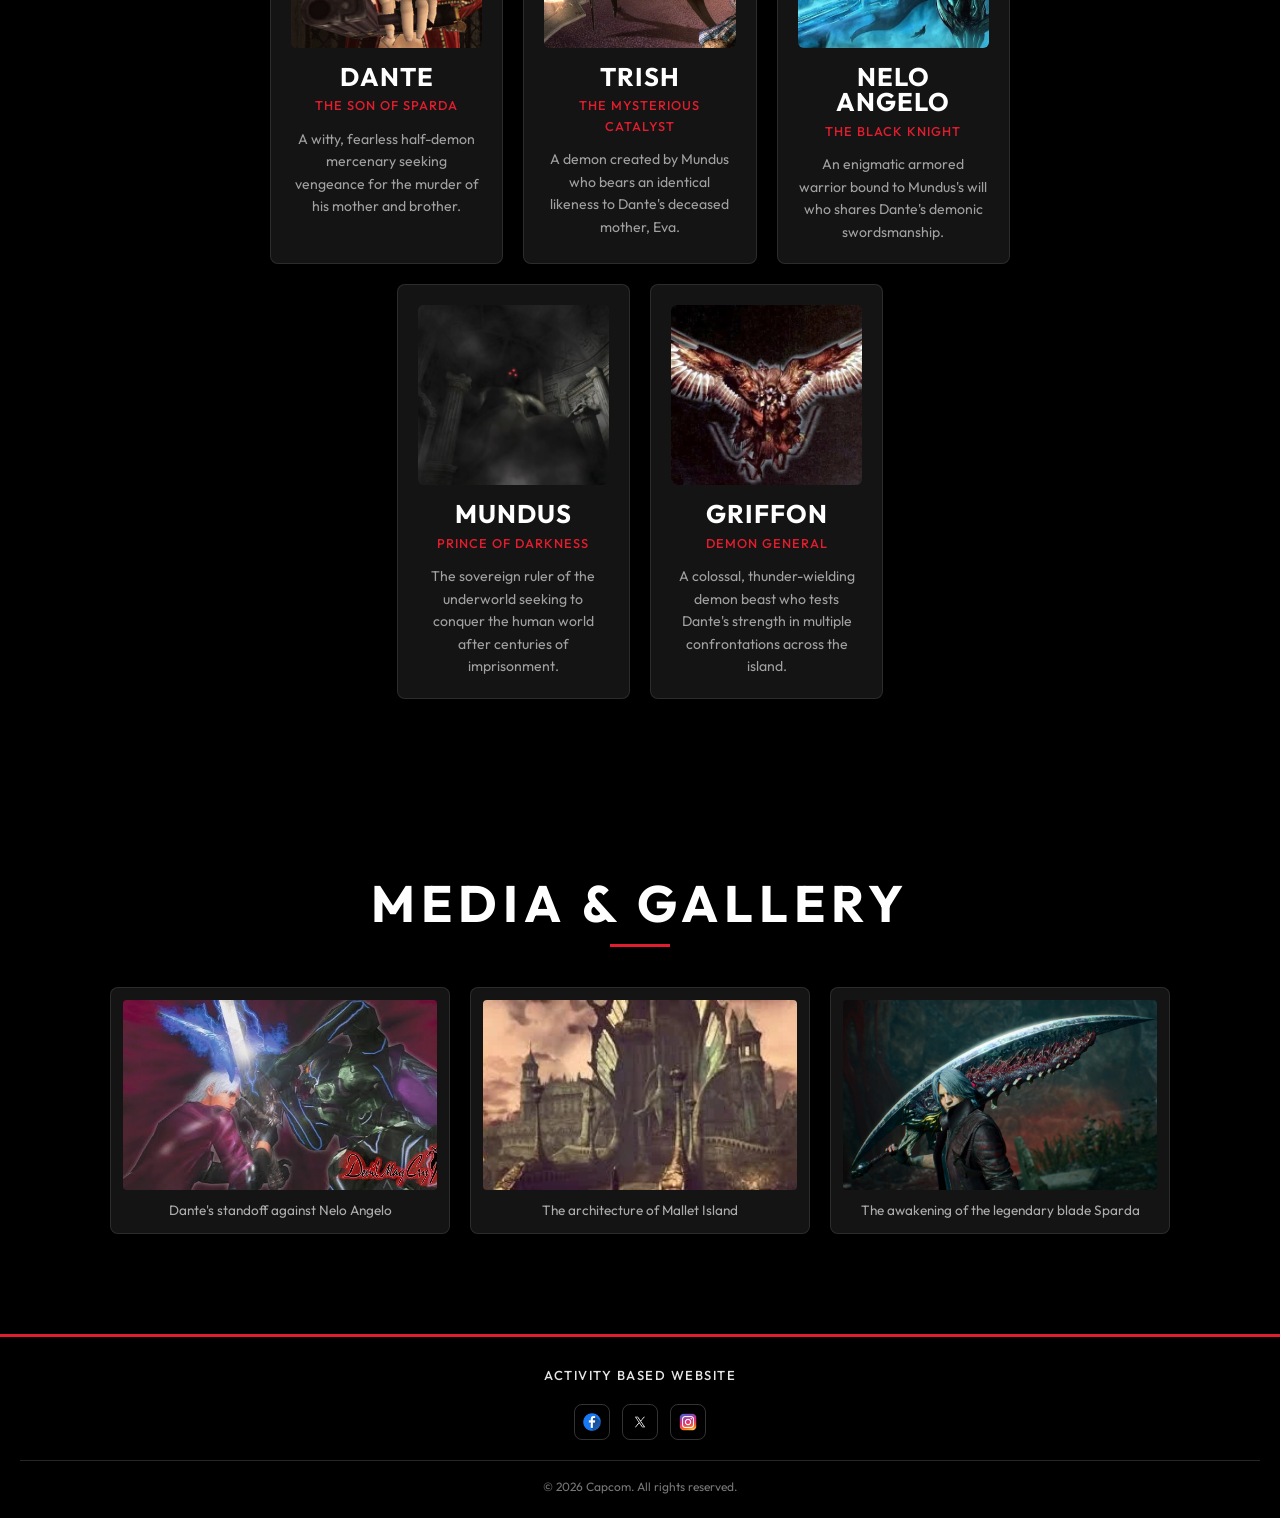
==== commit cac11879: "Resolved merge conflicts by confirming file moves" ====
--- a/dmc1.html
+++ b/dmc1.html
@@ -14,25 +14,23 @@
 <body>
 
   <!-- 1. NAVIGATION BAR (Unified Group Structure) -->
-  <div class="navbar">
-    <div class="pill">
-      <a href="Home.html" class="logo-link">
-        <img src="images/Homepage/navlogo.png" alt="Devil May Cry Logo" />
-      </a>
-      <div class="nav-links">
-        <a href="dmc1.html" class="nav-link active">DMC 1</a>
-        <a href="dmc2.html" class="nav-link">DMC 2</a>
-        <a href="dmc3.html" class="nav-link">DMC 3</a>
-        <a href="dmc4.html" class="nav-link">DMC 4</a>
-        <a href="dmc5.html" class="nav-link">DMC 5</a>
-      </div>
+  <div class = "nav">
+        <a href="Home.html" class = "logo-link">
+            <img src="images/Homepage/navlogo.png" alt="Devil May Cry Logo" />
+        </a>
+        <div class = "nav-links">
+            <a href="DMC1.html" class = "nav-link">DMC 1</a>
+            <a href="DMC2.html" class = "nav-link">DMC 2</a>
+            <a href="DMC3.html" class = "nav-link">DMC 3</a>
+            <a href="DMC4.html" class = "nav-link">DMC 4</a>
+            <a href="DMC5.html" class = "nav-link">DMC 5</a>
+        </div>
     </div>
-  </div>
 
   <main>
     <!-- 2. HERO SECTION -->
     <section class="hero" id="dmc1">
-      <div class="kicker">Devil May Cry 1</div>
+      <div class="kicker">Devil May Cry 1: Humanity Over Blood</div>
 
       <h1 class="hero-title">
         <span class="line">Where The</span>
--- a/styledmc1.css
+++ b/styledmc1.css
@@ -25,25 +25,13 @@
 }
 
 /* Navigation Bar */
-.navbar {
-  width: 100%;
-  background: #000000;
-  position: sticky;
-  top: 0;
-  left: 0;
-  z-index: 1000;
-}
-
-.pill {
+.nav {
   display: flex;
   align-items: center;
   justify-content: space-between;
   gap: 26px;
-  /* spacing between logo and links */
   padding: 6px 24px 6px 10px;
-  /* extra padding on right since logo has its own */
   background: black;
-  width: 100%;
 }
 
 .logo-link img {
@@ -53,21 +41,6 @@
   left: 20px;
 }
 
-.logo-circle {
-  width: 40px;
-  height: 40px;
-  background: #000;
-  border-radius: 50%;
-  display: flex;
-  align-items: center;
-  justify-content: center;
-}
-
-.logo-circle img {
-  width: 20px;
-  height: 20px;
-}
-
 .nav-links {
   display: flex;
   align-items: center;
@@ -77,8 +50,8 @@
   text-decoration: none;
   font-family: 'Outfit', sans-serif;
   font-size: 13px;
-  font-weight: 500;
-  letter-spacing: 1.5px;
+  font-weight: 500;        /* medium, not bold — sleeker */
+  letter-spacing: 1.5px;   /* wide tracking = premium feel */
   text-transform: uppercase;
   color: #e5e5e5;
   padding: 10px;
@@ -89,14 +62,24 @@
 .nav-link:hover {
   color: #ff2a3c;
   text-shadow: 0 0 10px rgba(225, 29, 46, 0.7);
-}
-
-.pill a {
+
+}
+
+
+
+.link:hover {
+  opacity: 0.6;
+}
+
+
+
+.nav a {
   text-decoration: none;
   color: white;
   font-weight: 600;
   font-size: 15px;
 }
+
 
 /* Hero Section */
 .hero {
@@ -469,30 +452,3 @@
   margin: 2px 0;
 }
 
-/* Responsive Adjustments */
-@media (max-width: 600px) {
-  .pill {
-    flex-direction: column;
-    padding: 12px 10px;
-    gap: 12px;
-  }
-
-  .logo-link img {
-    left: 0;
-  }
-
-  .nav-links {
-    flex-wrap: wrap;
-    justify-content: center;
-  }
-
-  .character-grid {
-    grid-template-columns: repeat(2, minmax(0, 1fr));
-  }
-
-  .character-card,
-  .character-card:nth-child(4),
-  .character-card:nth-child(5) {
-    grid-column: span 1;
-  }
-}
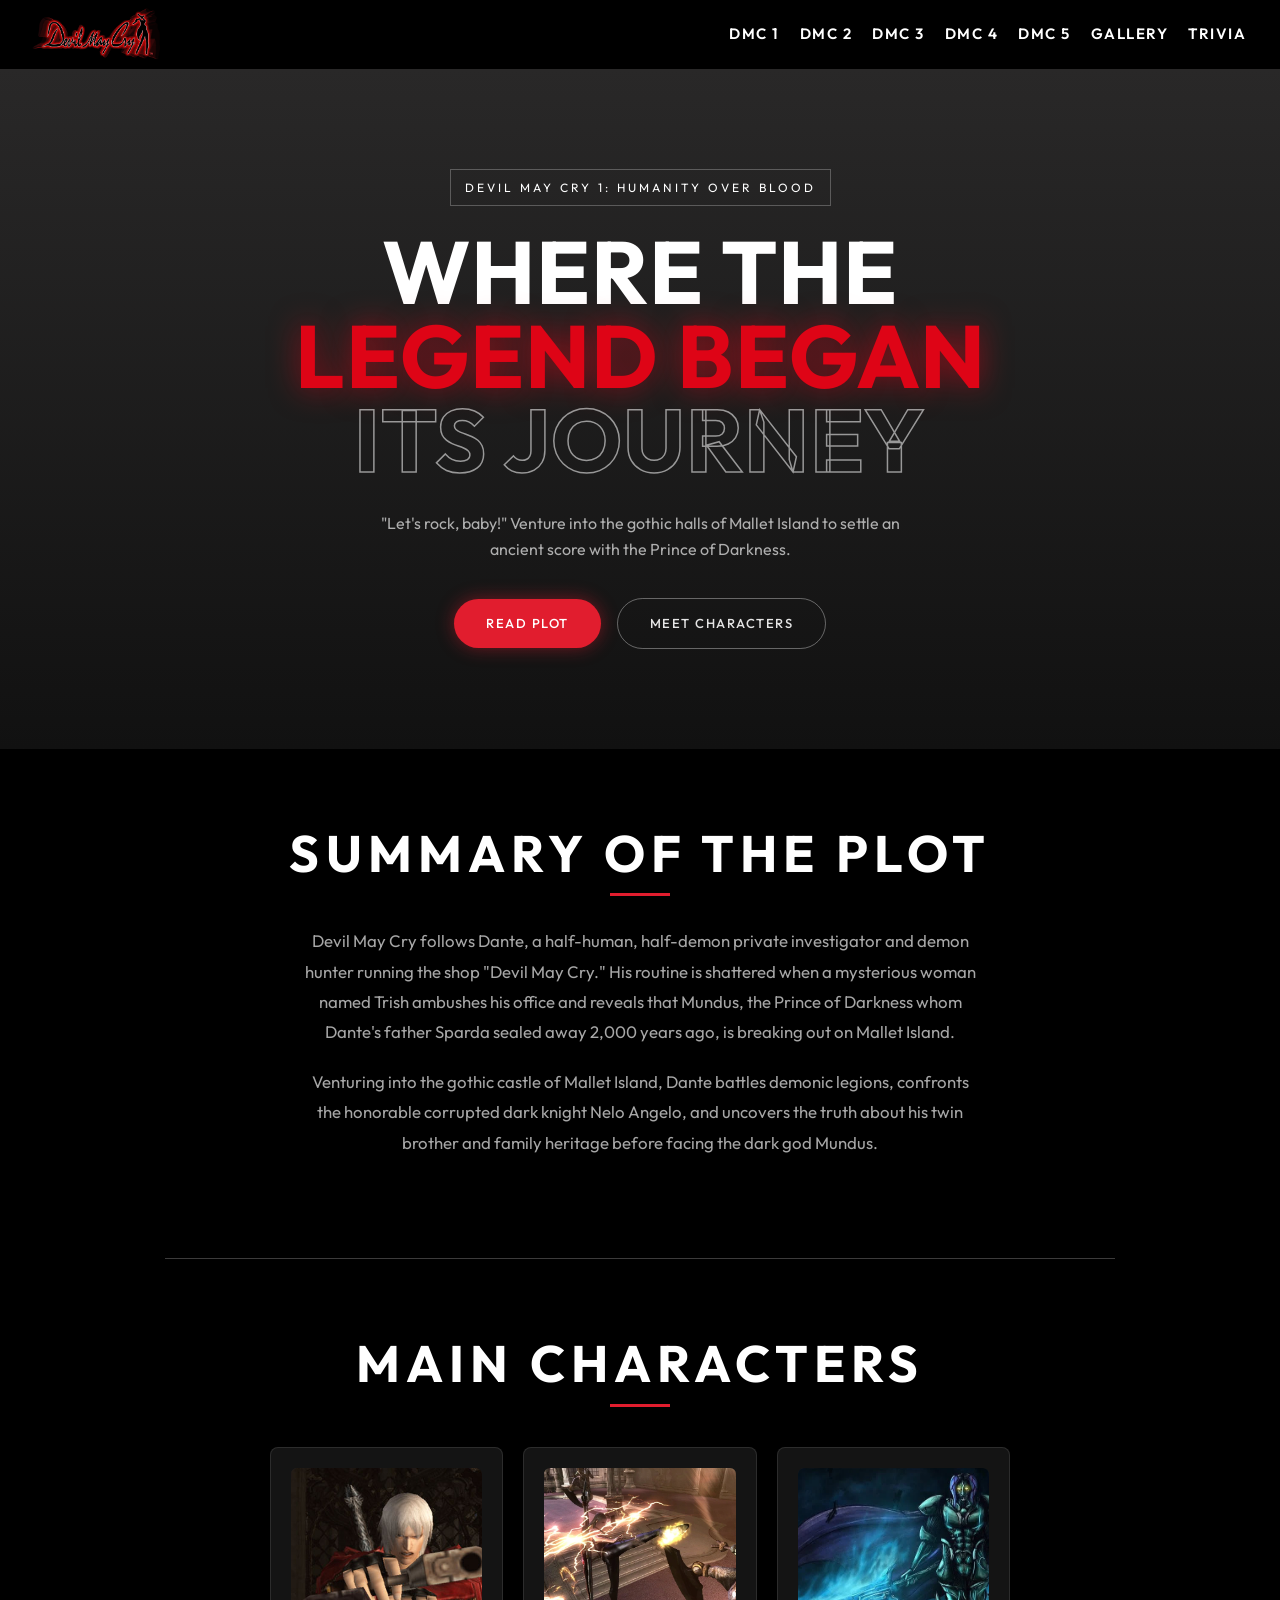
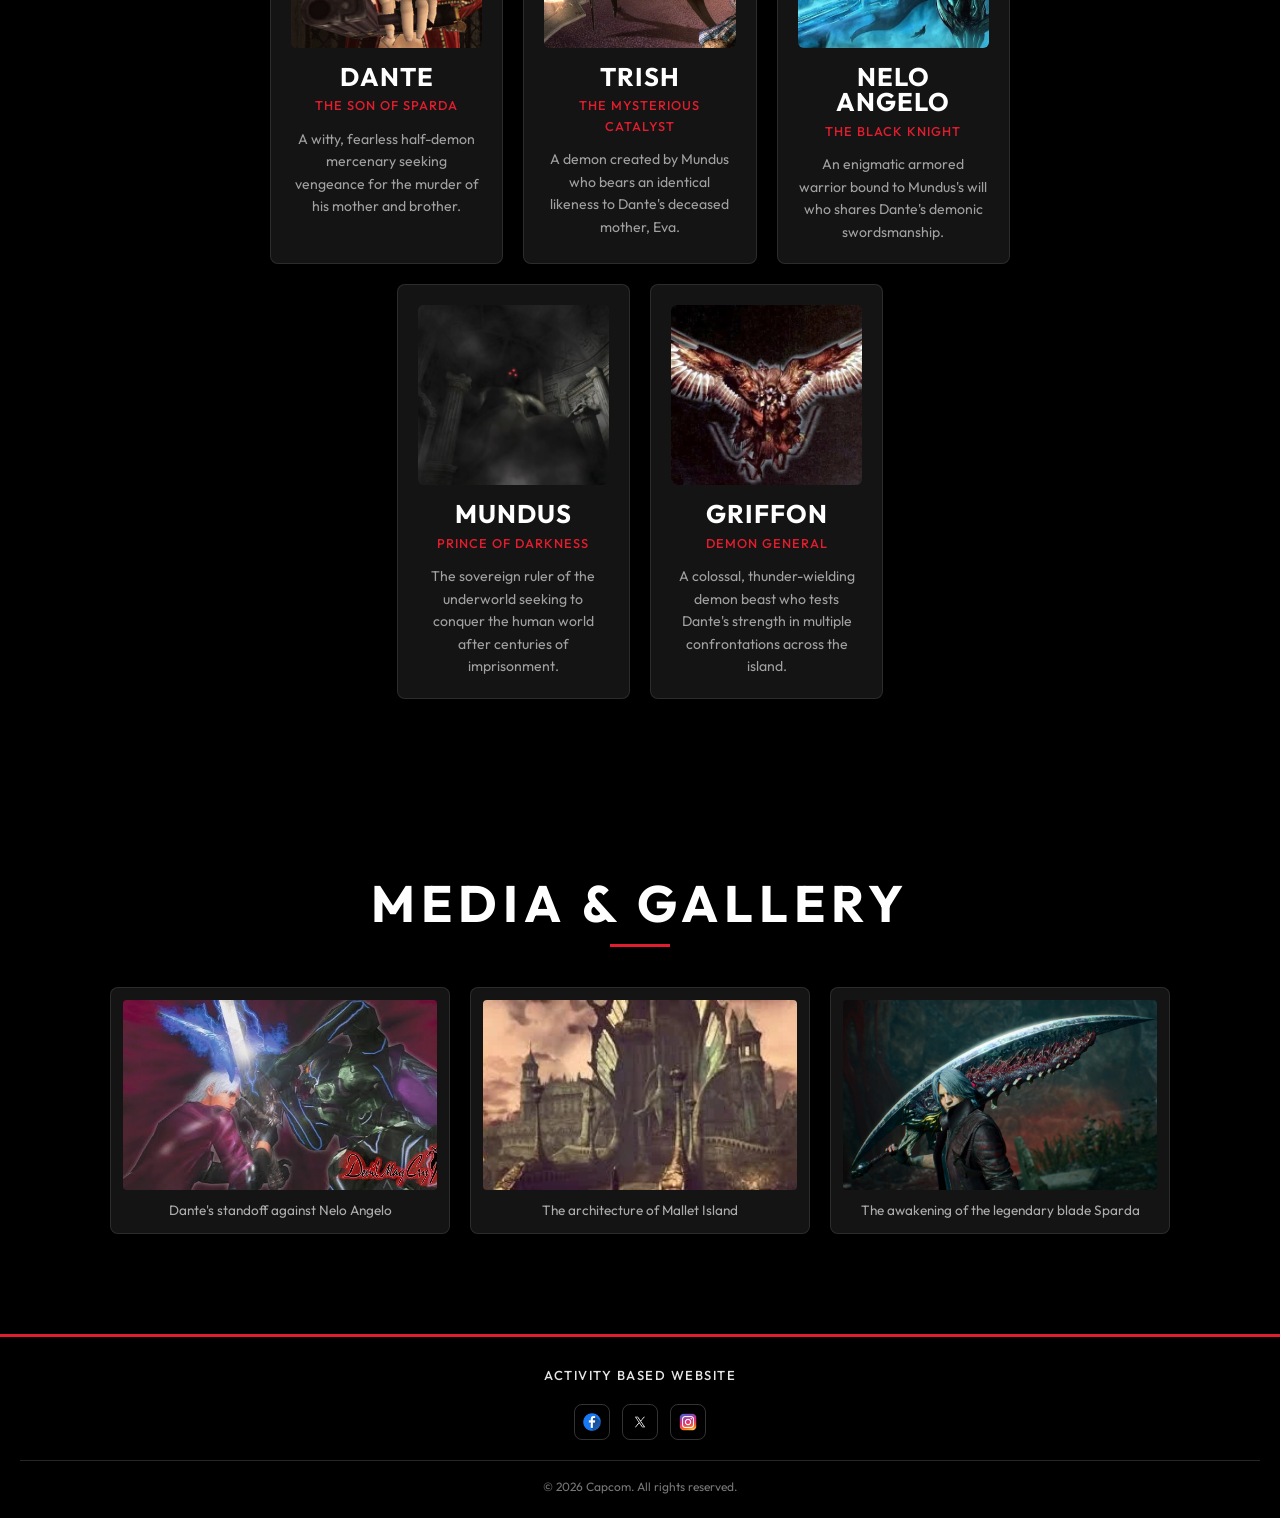
==== commit b0c07739: "feat: Add gallery and trivia pages and update html files" ====
--- a/dmc1.html
+++ b/dmc1.html
@@ -7,7 +7,7 @@
   <title>Devil May Cry 1</title>
   <link href="https://fonts.googleapis.com/css2?family=Outfit:wght@300;400;500;600;700;800&display=swap"
     rel="stylesheet" />
-  <link rel="stylesheet" href="styledmc1.css" />
+  <link rel="stylesheet" href="style1dmc.css" />
   <link rel="icon" type="image/png" href="images/Homepage/Logo Patch.png" />
 </head>
 
@@ -15,15 +15,17 @@
 
   <!-- 1. NAVIGATION BAR (Unified Group Structure) -->
   <div class = "nav">
-        <a href="Home.html" class = "logo-link">
-            <img src="images/Homepage/navlogo.png" alt="Devil May Cry Logo" />
+        <a href="index.html" class = "logo-link">
+            <img src="Homepage_img/navlogo.png" alt="Devil May Cry Logo" />
         </a>
         <div class = "nav-links">
-            <a href="DMC1.html" class = "nav-link">DMC 1</a>
-            <a href="DMC2.html" class = "nav-link">DMC 2</a>
-            <a href="DMC3.html" class = "nav-link">DMC 3</a>
-            <a href="DMC4.html" class = "nav-link">DMC 4</a>
-            <a href="DMC5.html" class = "nav-link">DMC 5</a>
+            <a href="dmc1.html" class = "nav-link">DMC 1</a>
+            <a href="dmc2.html" class = "nav-link">DMC 2</a>
+            <a href="dmc3.html" class = "nav-link">DMC 3</a>
+            <a href="dmc4.html" class = "nav-link">DMC 4</a>
+            <a href="dmc5.html" class = "nav-link">DMC 5</a>
+            <a href="gallery.html" class = "nav-link">Gallery</a>
+            <a href="trivia.html" class = "nav-link">Trivia</a>
         </div>
     </div>
 
@@ -78,7 +80,7 @@
 
         <div class="character-card">
           <div class="card-img-wrapper">
-            <img src="images/DMC1/dante_wielding.png" alt="Dante wielding Ebony and Ivory"
+            <img src="DMC1_img/emperomundus_throne (3).png" alt="Dante wielding Ebony and Ivory"
               class="responsive-img card-img" />
           </div>
           <h3>Dante</h3>
@@ -90,7 +92,7 @@
 
         <div class="character-card">
           <div class="card-img-wrapper">
-            <img src="images/DMC1/Trish_fighting.png" alt="Trish holding lightning bolts"
+            <img src="DMC1_img/dante_nelo_fight (3).png" alt="Trish holding lightning bolts"
               class="responsive-img card-img" />
           </div>
           <h3>Trish</h3>
@@ -102,7 +104,7 @@
 
         <div class="character-card">
           <div class="card-img-wrapper">
-            <img src="images/DMC1/neloangelo_armor.png" alt="Nelo Angelo in heavy blue armor"
+            <img src="DMC1_img/sparda_sword (3).png" alt="Nelo Angelo in heavy blue armor"
               class="responsive-img card-img" />
           </div>
           <h3>Nelo Angelo</h3>
@@ -114,7 +116,7 @@
 
         <div class="character-card">
           <div class="card-img-wrapper">
-            <img src="images/DMC1/emperomundus_throne.png" alt="Emperor Mundus seated on a throne"
+            <img src="DMC1_img/facebook_logo (3).png" alt="Emperor Mundus seated on a throne"
               class="responsive-img card-img" />
           </div>
           <h3>Mundus</h3>
@@ -126,7 +128,7 @@
 
         <div class="character-card">
           <div class="card-img-wrapper">
-            <img src="images/DMC1/Griffon_bird.png" alt="Griffon the giant demon bird"
+            <img src="DMC1_img/Trish_fighting (1).png" alt="Griffon the giant demon bird"
               class="responsive-img card-img" />
           </div>
           <h3>Griffon</h3>
@@ -146,7 +148,7 @@
       <div class="media-grid">
         <div class="media-card">
           <div class="media-img-wrapper">
-            <img src="images/DMC1/dante_nelo_fight.png" alt="Dante confronting Nelo Angelo"
+            <img src="DMC1_img/dante_wielding (3).png" alt="Dante confronting Nelo Angelo"
               class="responsive-img media-img" />
           </div>
           <p class="media-caption">Dante's standoff against Nelo Angelo</p>
@@ -154,7 +156,7 @@
 
         <div class="media-card">
           <div class="media-img-wrapper">
-            <img src="images/DMC1/malletisland_exterior.png" alt="Mallet Island gothic castle exterior"
+            <img src="DMC1_img/neloangelo_armor (3).png" alt="Mallet Island gothic castle exterior"
               class="responsive-img media-img" />
           </div>
           <p class="media-caption">The architecture of Mallet Island</p>
@@ -162,7 +164,7 @@
 
         <div class="media-card">
           <div class="media-img-wrapper">
-            <img src="images/DMC1/sparda_sword.png" alt="Sparda sword awakening" class="responsive-img media-img" />
+            <img src="DMC1_img/twitter_logo (3).png" alt="Sparda sword awakening" class="responsive-img media-img" />
           </div>
           <p class="media-caption">The awakening of the legendary blade Sparda</p>
         </div>
@@ -173,18 +175,18 @@
   <!-- 6. FOOTER (Unified Group Structure) -->
   <div class="footer">
     <div class="footer-links">
-      <a href="Home.html">Activity Based Website</a>
+      <a href="index.html">Activity Based Website</a>
     </div>
 
     <div class="footer-social">
       <a href="https://www.facebook.com/devilmaycry" target="_blank" rel="noopener noreferrer">
-        <img src="images/DMC1/facebook_logo.png" alt="Facebook icon" />
+        <img src="Homepage_img/facebook.png" alt="Facebook icon" />
       </a>
       <a href="https://x.com/DevilMayCry?lang=en" target="_blank" rel="noopener noreferrer">
-        <img src="images/DMC1/twitter_logo.png" alt="Twitter icon" />
+        <img src="Homepage_img/twitter.png" alt="Twitter icon" />
       </a>
       <a href="https://www.instagram.com/devilmaycrygame/" target="_blank" rel="noopener noreferrer">
-        <img src="images/DMC1/instagram_logo.png" alt="Instagram icon" />
+        <img src="Homepage_img/instagram.png" alt="Instagram icon" />
       </a>
     </div>
 
@@ -195,4 +197,4 @@
 
 </body>
 
-</html>+</html>
--- a/style1dmc.css
+++ b/style1dmc.css
@@ -0,0 +1,453 @@
+* {
+  box-sizing: border-box;
+  margin: 0;
+  padding: 0;
+}
+
+html {
+  scroll-behavior: smooth;
+}
+
+body {
+  background-color: #000;
+  color: #e5e5e5;
+  font-family: 'Outfit', sans-serif;
+  font-weight: 400;
+  line-height: 1.6;
+}
+
+/* Global Responsive Images */
+img,
+.responsive-img {
+  max-width: 100%;
+  height: auto;
+  display: block;
+}
+
+/* Navigation Bar */
+.nav {
+  display: flex;
+  align-items: center;
+  justify-content: space-between;
+  gap: 26px;
+  padding: 6px 24px 6px 10px;
+  background: black;
+}
+
+.logo-link img {
+  width: 130px;
+  display: block;
+  position: relative;
+  left: 20px;
+}
+
+.nav-links {
+  display: flex;
+  align-items: center;
+}
+
+.nav-link {
+  text-decoration: none;
+  font-family: 'Outfit', sans-serif;
+  font-size: 13px;
+  font-weight: 500;        /* medium, not bold — sleeker */
+  letter-spacing: 1.5px;   /* wide tracking = premium feel */
+  text-transform: uppercase;
+  color: #e5e5e5;
+  padding: 10px;
+  line-height: 1.5;
+  transition: all 0.3s cubic-bezier(0.25, 0.46, 0.45, 0.94);
+}
+
+.nav-link:hover {
+  color: #ff2a3c;
+  text-shadow: 0 0 10px rgba(225, 29, 46, 0.7);
+
+}
+
+
+
+.link:hover {
+  opacity: 0.6;
+}
+
+
+
+.nav a {
+  text-decoration: none;
+  color: white;
+  font-weight: 600;
+  font-size: 15px;
+}
+
+
+/* Hero Section */
+.hero {
+  padding: 100px 20px;
+  color: #fff;
+  background: linear-gradient(to bottom, #292828 0%, #111 100%);
+  text-align: center;
+  display: flex;
+  flex-direction: column;
+  align-items: center;
+  justify-content: center;
+}
+
+.kicker {
+  display: inline-block;
+  font-family: 'Outfit', sans-serif;
+  font-size: 12px;
+  letter-spacing: 3px;
+  text-transform: uppercase;
+  padding: 8px 14px;
+  border: 1px solid rgba(255, 255, 255, 0.25);
+  margin-bottom: 24px;
+}
+
+.hero-title {
+  font-family: 'Outfit', sans-serif;
+  font-size: clamp(52px, 6.9vw, 110px);
+  line-height: 0.95;
+  text-transform: uppercase;
+  letter-spacing: 1px;
+  margin: 0 0 28px;
+  text-align: center;
+  width: 100%;
+}
+
+.hero-title .line {
+  display: block;
+  text-align: center;
+}
+
+.red {
+  color: #de0416;
+  text-shadow: 0 0 30px rgba(255, 3, 24, 0.5);
+}
+
+.outline {
+  color: transparent;
+  -webkit-text-stroke: 1.5px rgba(255, 255, 255, 0.55);
+}
+
+.tagline {
+  max-width: 520px;
+  font-family: 'Outfit', sans-serif;
+  font-size: 16px;
+  line-height: 26px;
+  color: rgba(255, 255, 255, 0.65);
+  margin: 0 auto 36px auto;
+  text-align: center;
+}
+
+.hero-btns {
+  display: flex;
+  justify-content: center;
+  align-items: center;
+  gap: 16px;
+}
+
+.btn {
+  font-family: 'Outfit', sans-serif;
+  font-size: 13px;
+  font-weight: 500;
+  letter-spacing: 1.5px;
+  text-transform: uppercase;
+  text-decoration: none;
+  padding: 14px 32px;
+  border-radius: 9999px;
+  transition: all 0.3s cubic-bezier(0.25, 0.46, 0.45, 0.94);
+  display: inline-block;
+}
+
+.btn-fill {
+  background: #e11d2e;
+  color: #fff;
+  box-shadow: 0 0 18px rgba(225, 29, 46, 0.45);
+}
+
+.btn-fill:hover {
+  box-shadow: 0 0 30px rgba(225, 29, 46, 0.75);
+  transform: translateY(-2px);
+}
+
+.btn-ghost {
+  border: 1px solid rgba(255, 255, 255, 0.35);
+  color: #e5e5e5;
+}
+
+.btn-ghost:hover {
+  border-color: #ff2a3c;
+  color: #ff2a3c;
+}
+
+/* Sections General */
+.section {
+  padding: 80px 20px;
+  max-width: 1100px;
+  margin: 0 auto;
+}
+
+.section-title {
+  font-family: 'Outfit', sans-serif;
+  font-size: 3.2rem;
+  line-height: 0.95;
+  text-transform: uppercase;
+  letter-spacing: 6px;
+  text-align: center;
+  margin-bottom: 30px;
+  color: #fff;
+}
+
+.section-title::after {
+  content: "";
+  display: block;
+  width: 60px;
+  height: 3px;
+  background-color: #e11d2e;
+  margin: 16px auto 0;
+}
+
+/* Plot Section */
+.plot-section {
+  background: #000;
+  max-width: 100%;
+  padding: 80px 10%;
+}
+
+.section-divider {
+  width: 950px;
+  max-width: calc(100% - 40px);
+  height: 1px;
+  margin: 0 auto;
+  border: 0;
+  background: rgba(240, 233, 233, 0.25);
+}
+
+.section-content {
+  max-width: 680px;
+  margin: 0 auto;
+  font-family: 'Outfit', sans-serif;
+  font-size: 1.05rem;
+  line-height: 1.8;
+  color: rgba(255, 255, 255, 0.65);
+  text-align: center;
+}
+
+.section-content p {
+  margin-bottom: 20px;
+}
+
+/* Character Section (6-Column Grid Layout) */
+.character-section {
+  max-width: 100%;
+  background: #000;
+}
+
+.character-grid {
+  display: grid;
+  grid-template-columns: repeat(6, 1fr);
+  gap: 20px;
+  max-width: 780px;
+  margin: 40px auto 0;
+  padding: 0 20px 20px;
+}
+
+.character-card {
+  grid-column: span 2;
+  background: #141414;
+  border: 1px solid rgba(255, 255, 255, 0.1);
+  border-radius: 8px;
+  padding: 20px;
+  text-align: center;
+  transition: transform 0.3s ease, border-color 0.3s ease;
+}
+
+.character-card:hover {
+  transform: translateY(-5px);
+  border-color: #e11d2e;
+}
+
+/* Centers card 4 and 5 beneath the first 3 */
+.character-card:nth-child(4) {
+  grid-column: 2 / span 2;
+}
+
+.character-card:nth-child(5) {
+  grid-column: 4 / span 2;
+}
+
+.card-img-wrapper {
+  width: 100%;
+  height: 180px;
+  border-radius: 6px;
+  overflow: hidden;
+  margin-bottom: 16px;
+  background: #222;
+}
+
+.card-img {
+  width: 100%;
+  height: 100%;
+  object-fit: cover;
+  object-position: center top;
+}
+
+.character-card h3 {
+  font-family: 'Outfit', sans-serif;
+  font-size: 1.6rem;
+  line-height: 1;
+  text-transform: uppercase;
+  letter-spacing: 1px;
+  color: #fff;
+  margin-bottom: 6px;
+}
+
+.char-role {
+  display: block;
+  font-family: 'Outfit', sans-serif;
+  font-size: 0.8rem;
+  font-weight: 500;
+  color: #e11d2e;
+  text-transform: uppercase;
+  letter-spacing: 1px;
+  margin-bottom: 12px;
+}
+
+.character-card p {
+  font-family: 'Outfit', sans-serif;
+  font-size: 0.88rem;
+  color: rgba(255, 255, 255, 0.6);
+  line-height: 1.6;
+}
+
+/* Media Section */
+.media-section {
+  max-width: 100%;
+  background: #000;
+}
+
+.media-grid {
+  display: grid;
+  grid-template-columns: repeat(auto-fit, minmax(280px, 1fr));
+  gap: 20px;
+  max-width: 1100px;
+  margin: 40px auto 0;
+  padding: 0 20px 20px;
+}
+
+.media-card {
+  background: #141414;
+  border: 1px solid rgba(255, 255, 255, 0.1);
+  border-radius: 8px;
+  overflow: hidden;
+  padding: 12px;
+}
+
+.media-img-wrapper {
+  width: 100%;
+  height: 190px;
+  border-radius: 4px;
+  overflow: hidden;
+  background: #222;
+}
+
+.media-img {
+  width: 100%;
+  height: 100%;
+  object-fit: cover;
+  object-position: center;
+  transition: transform 0.3s ease;
+}
+
+.media-card:hover .media-img {
+  transform: scale(1.04);
+}
+
+.media-caption {
+  font-family: 'Outfit', sans-serif;
+  font-size: 0.85rem;
+  color: rgba(255, 255, 255, 0.65);
+  margin-top: 10px;
+  text-align: center;
+}
+
+/* Footer Section */
+.footer {
+  background: #000;
+  border-top: 3px solid #e11d2e;
+  color: #e5e5e5;
+  text-align: center;
+  padding: 28px 20px 20px;
+  position: relative;
+  bottom: 0;
+  left: 0;
+  width: 100%;
+  z-index: 100;
+}
+
+.footer-links {
+  display: flex;
+  justify-content: center;
+  flex-wrap: wrap;
+  gap: 20px;
+}
+
+.footer-links a {
+  font-family: 'Outfit', sans-serif;
+  font-size: 13px;
+  font-weight: 500;
+  letter-spacing: 1.5px;
+  text-transform: uppercase;
+  color: #e5e5e5;
+  text-decoration: none;
+  transition: all 0.3s cubic-bezier(0.25, 0.46, 0.45, 0.94);
+}
+
+.footer-links a:hover {
+  color: #ff2a3c;
+  text-shadow: 0 0 10px rgba(225, 29, 46, 0.7);
+}
+
+.footer-social {
+  display: flex;
+  justify-content: center;
+  gap: 12px;
+  margin-top: 18px;
+}
+
+.footer-social a {
+  width: 36px;
+  height: 36px;
+  border: 1px solid rgba(255, 255, 255, 0.2);
+  border-radius: 8px;
+  display: flex;
+  align-items: center;
+  justify-content: center;
+  transition: all 0.25s ease;
+}
+
+.footer-social img {
+  width: 18px;
+  height: 18px;
+  object-fit: contain;
+  display: block;
+}
+
+.footer-social a:hover {
+  border-color: #e11d2e;
+  transform: translateY(-2px);
+}
+
+.footer-content {
+  margin-top: 20px;
+  padding-top: 14px;
+  border-top: 1px solid rgba(255, 255, 255, 0.15);
+  font-family: 'Outfit', sans-serif;
+  font-size: 12px;
+  color: #777;
+}
+
+.footer-content p {
+  margin: 2px 0;
+}
